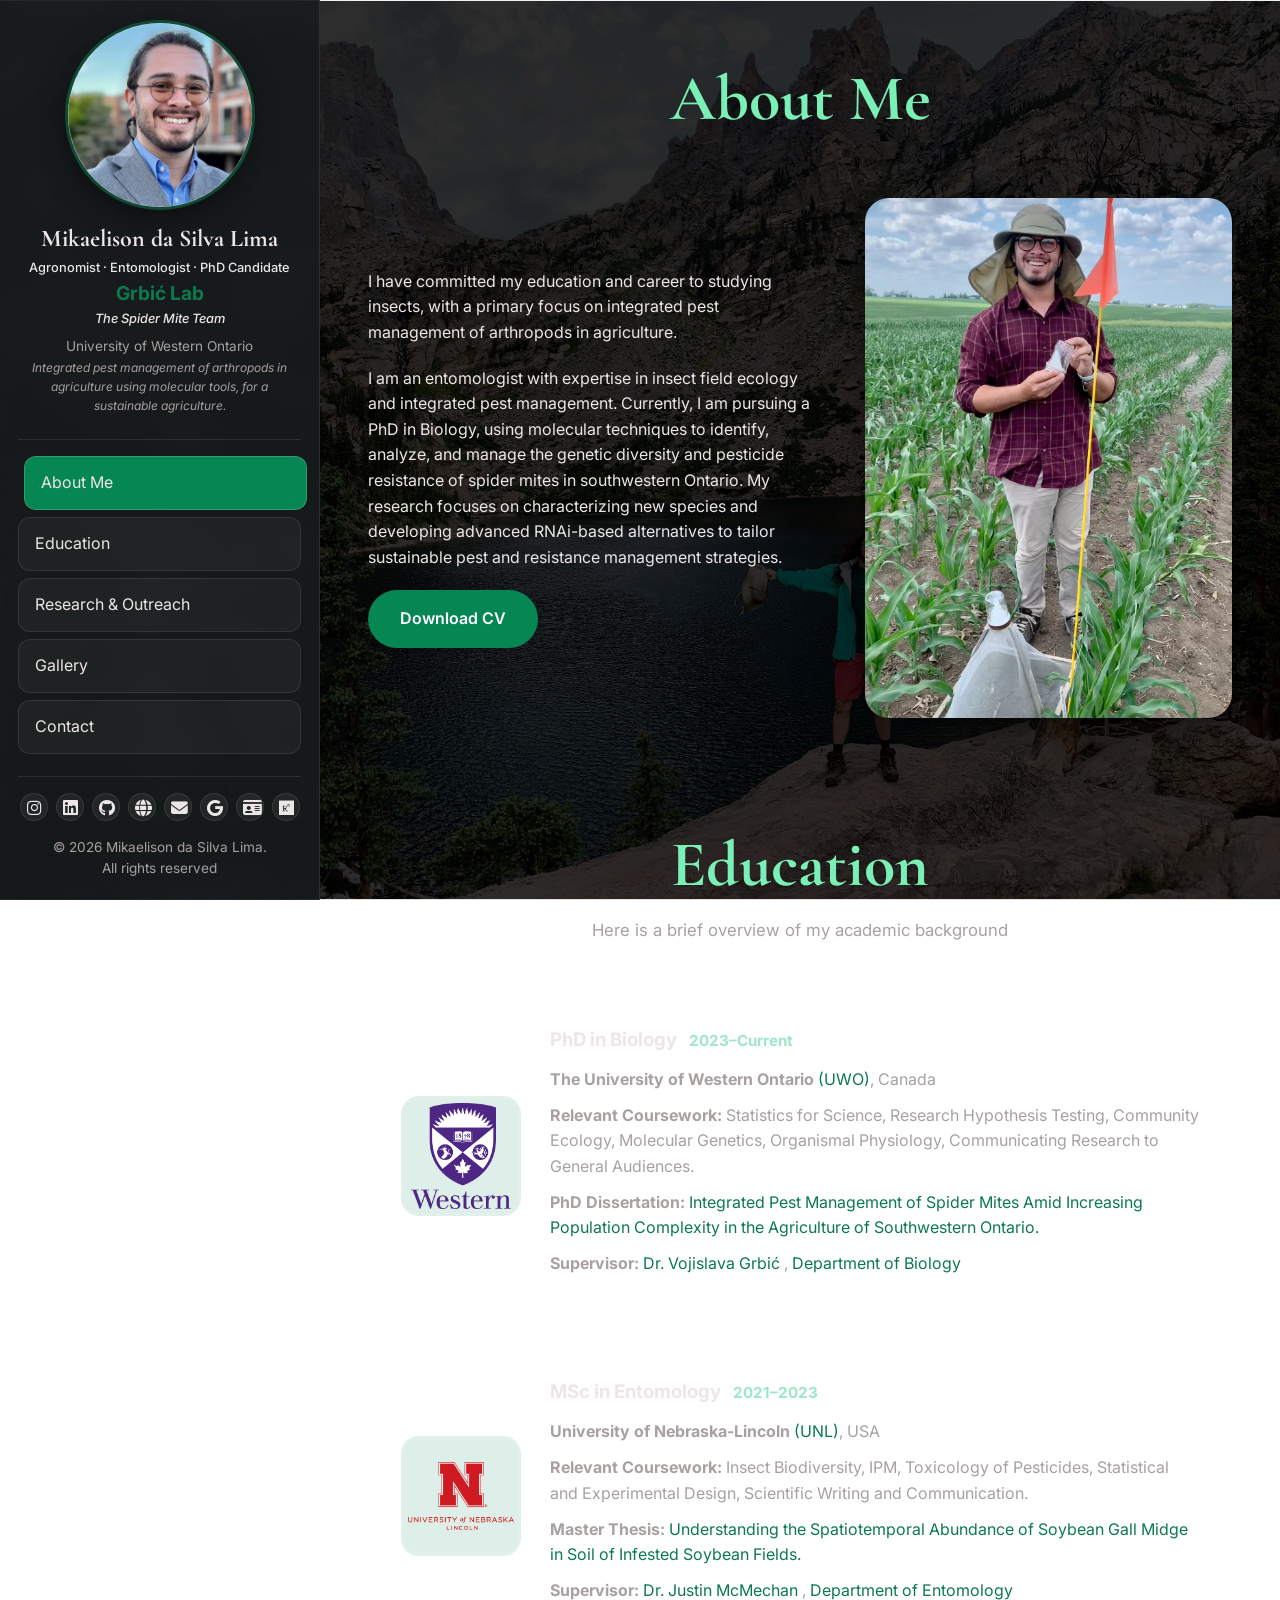
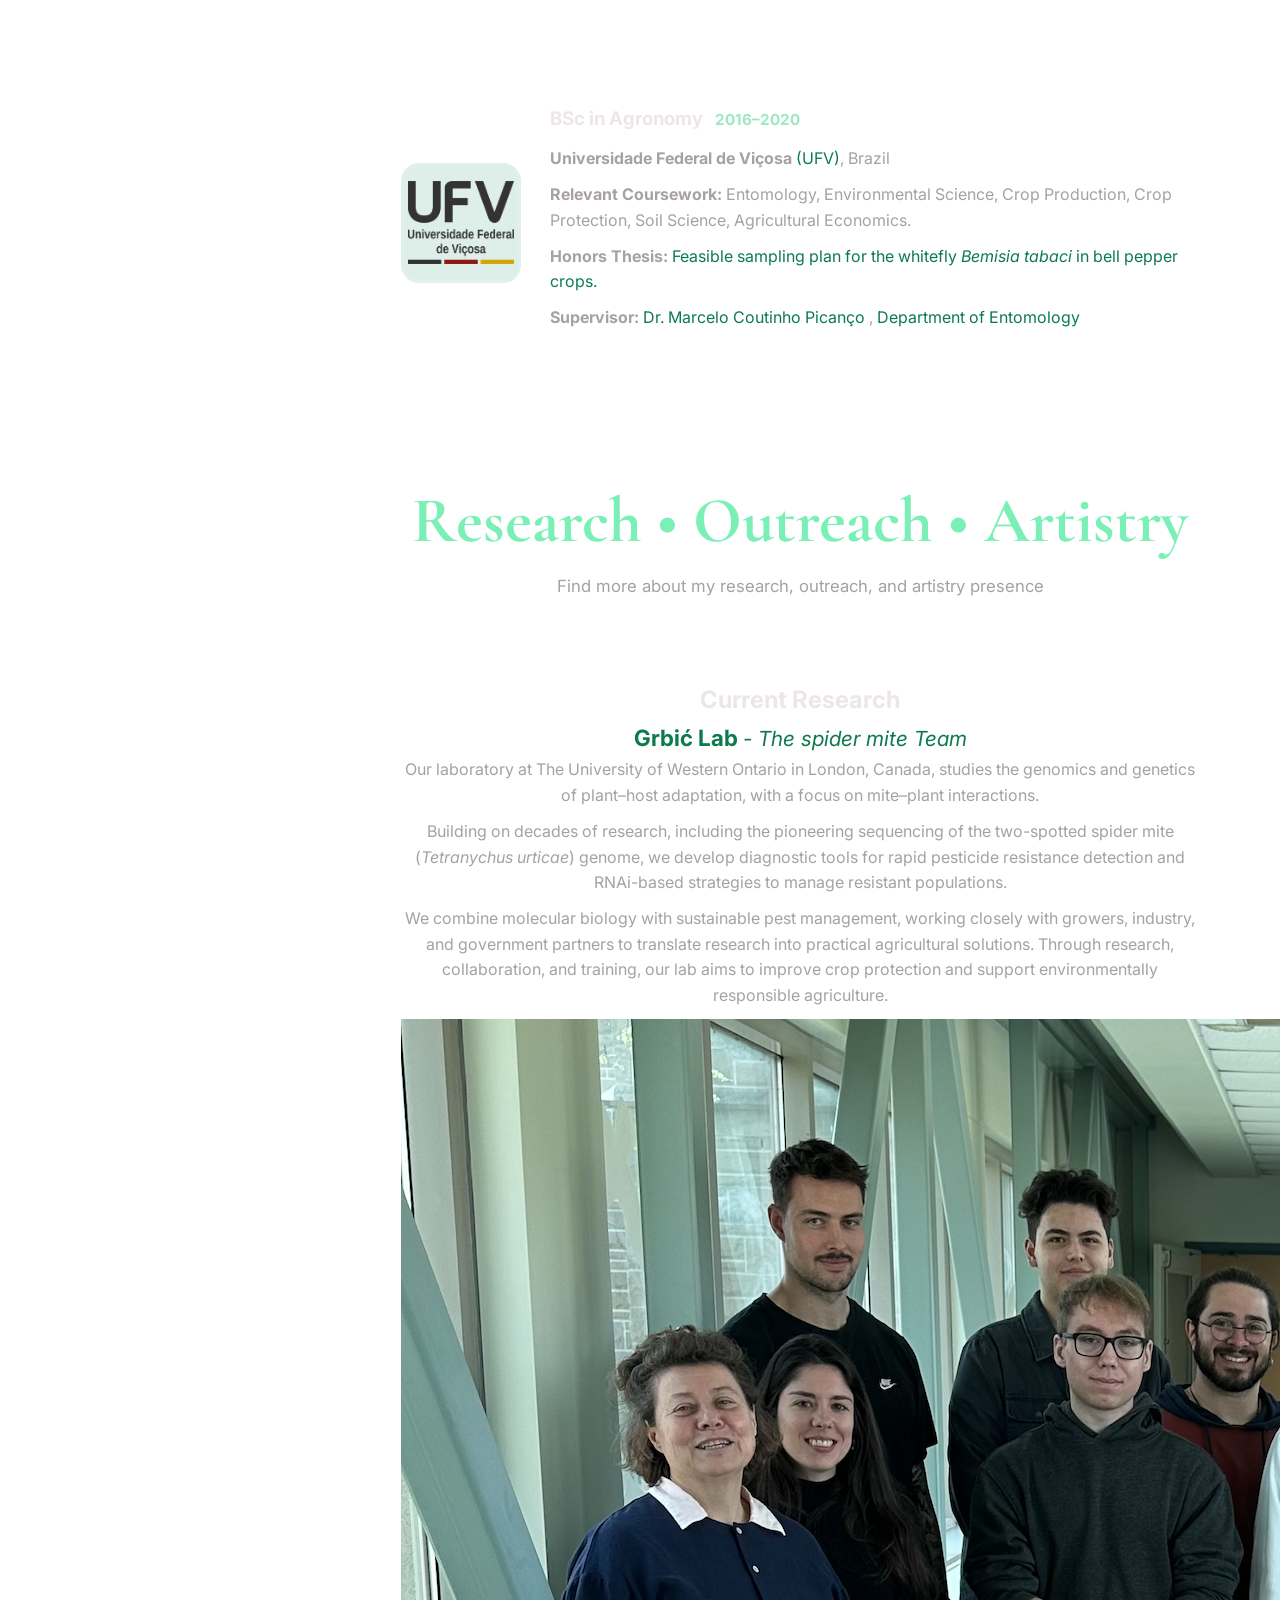
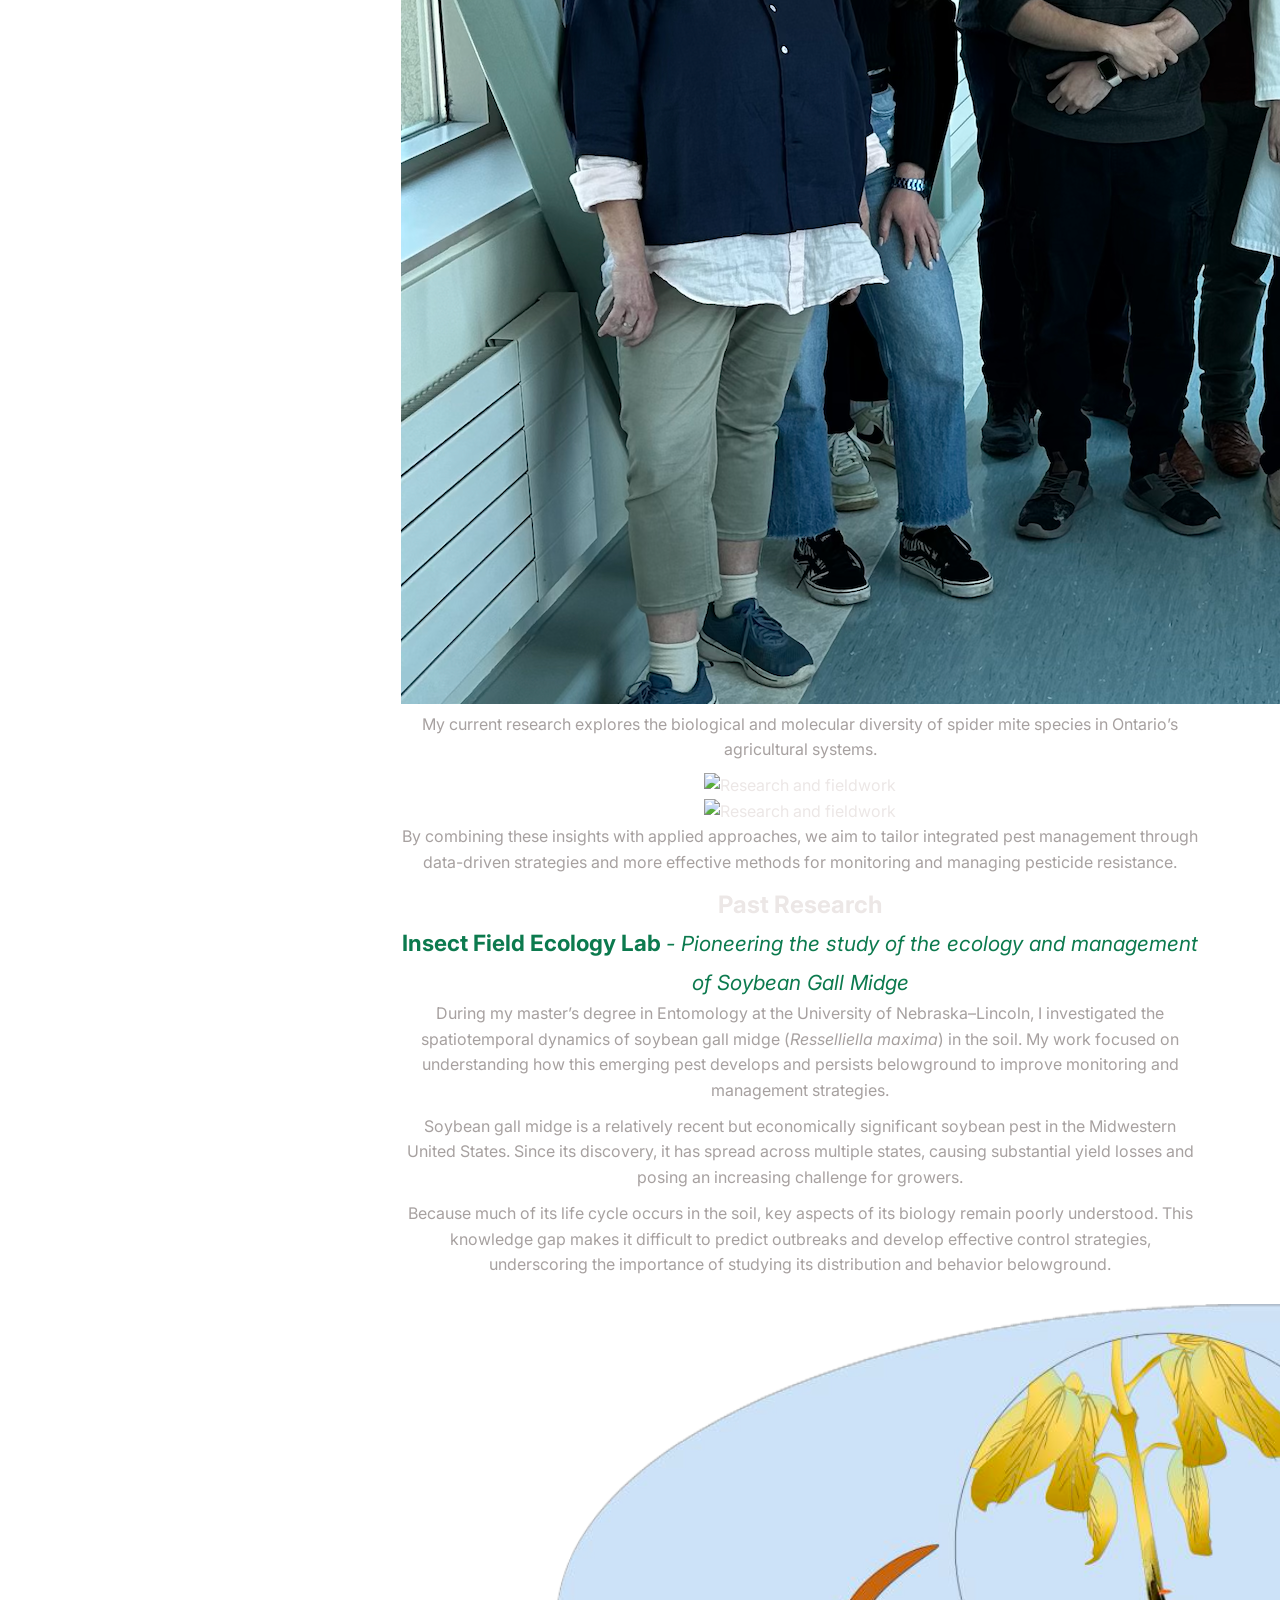
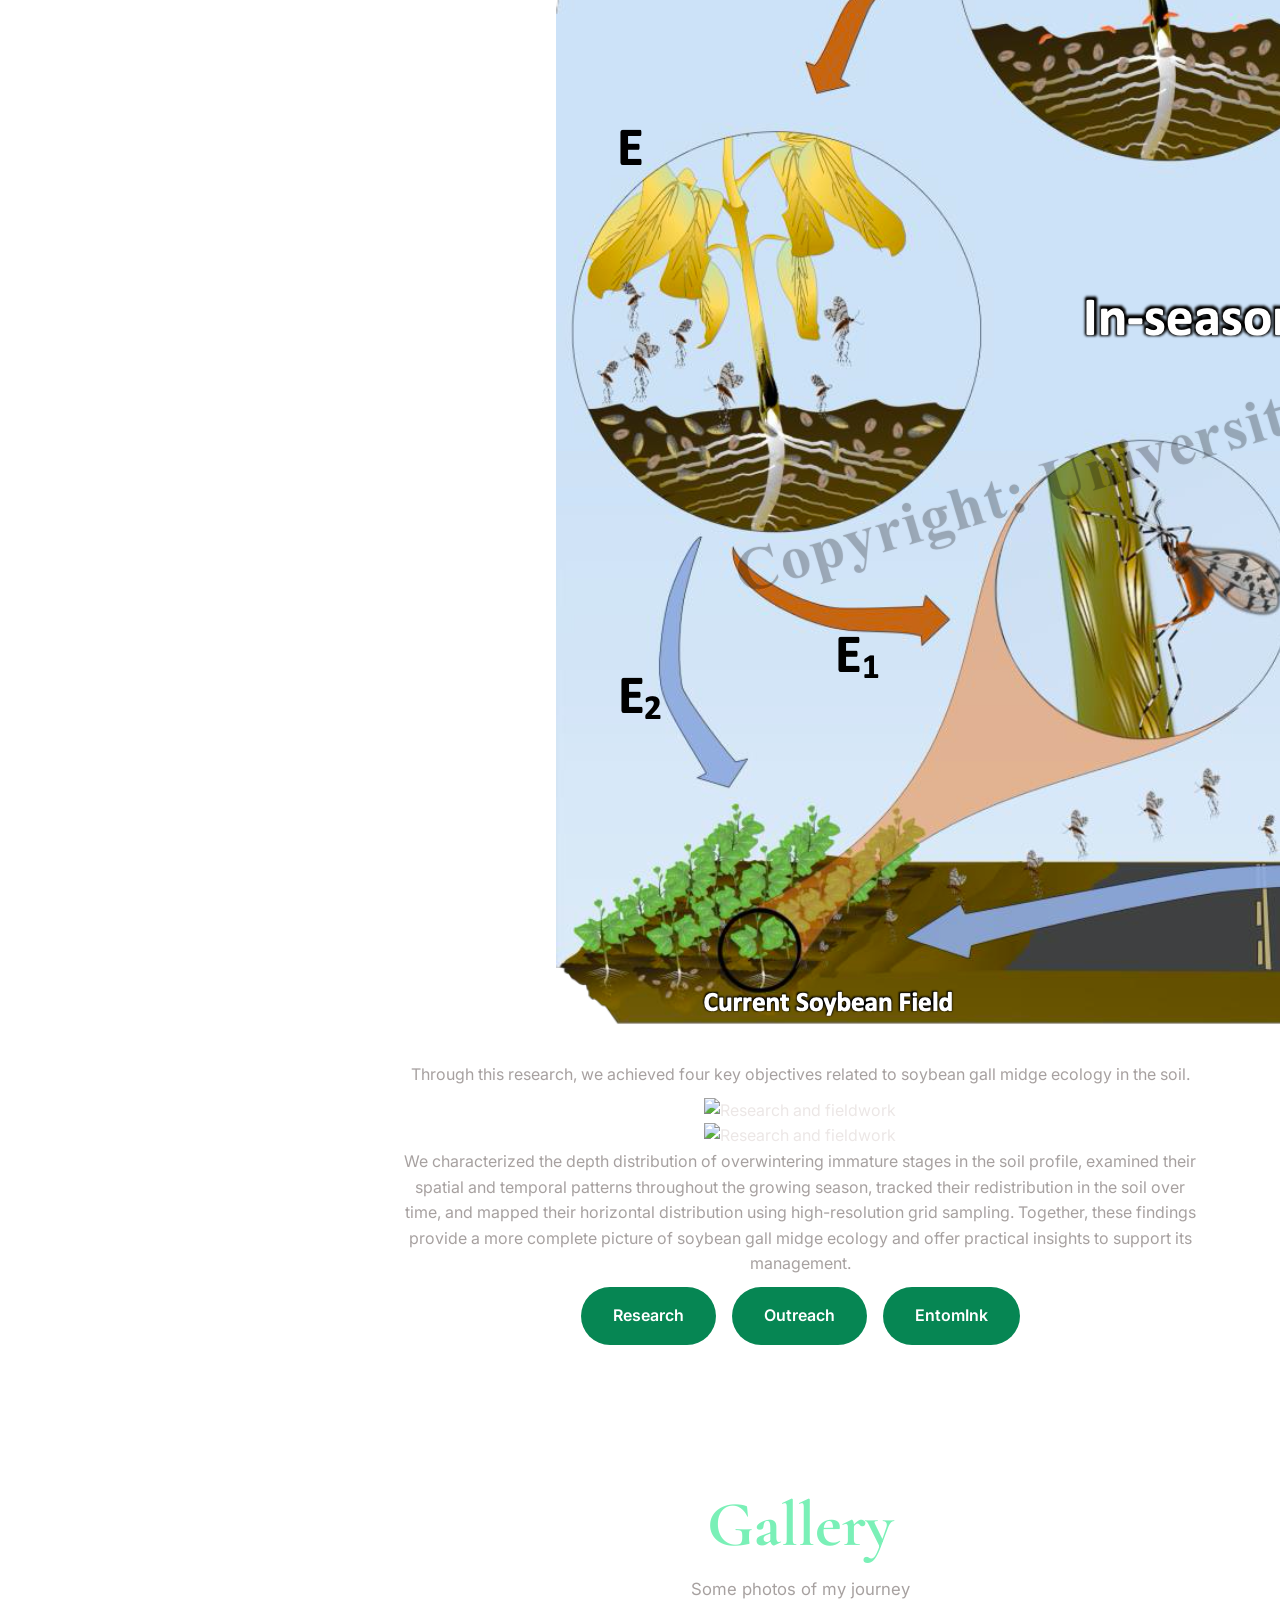
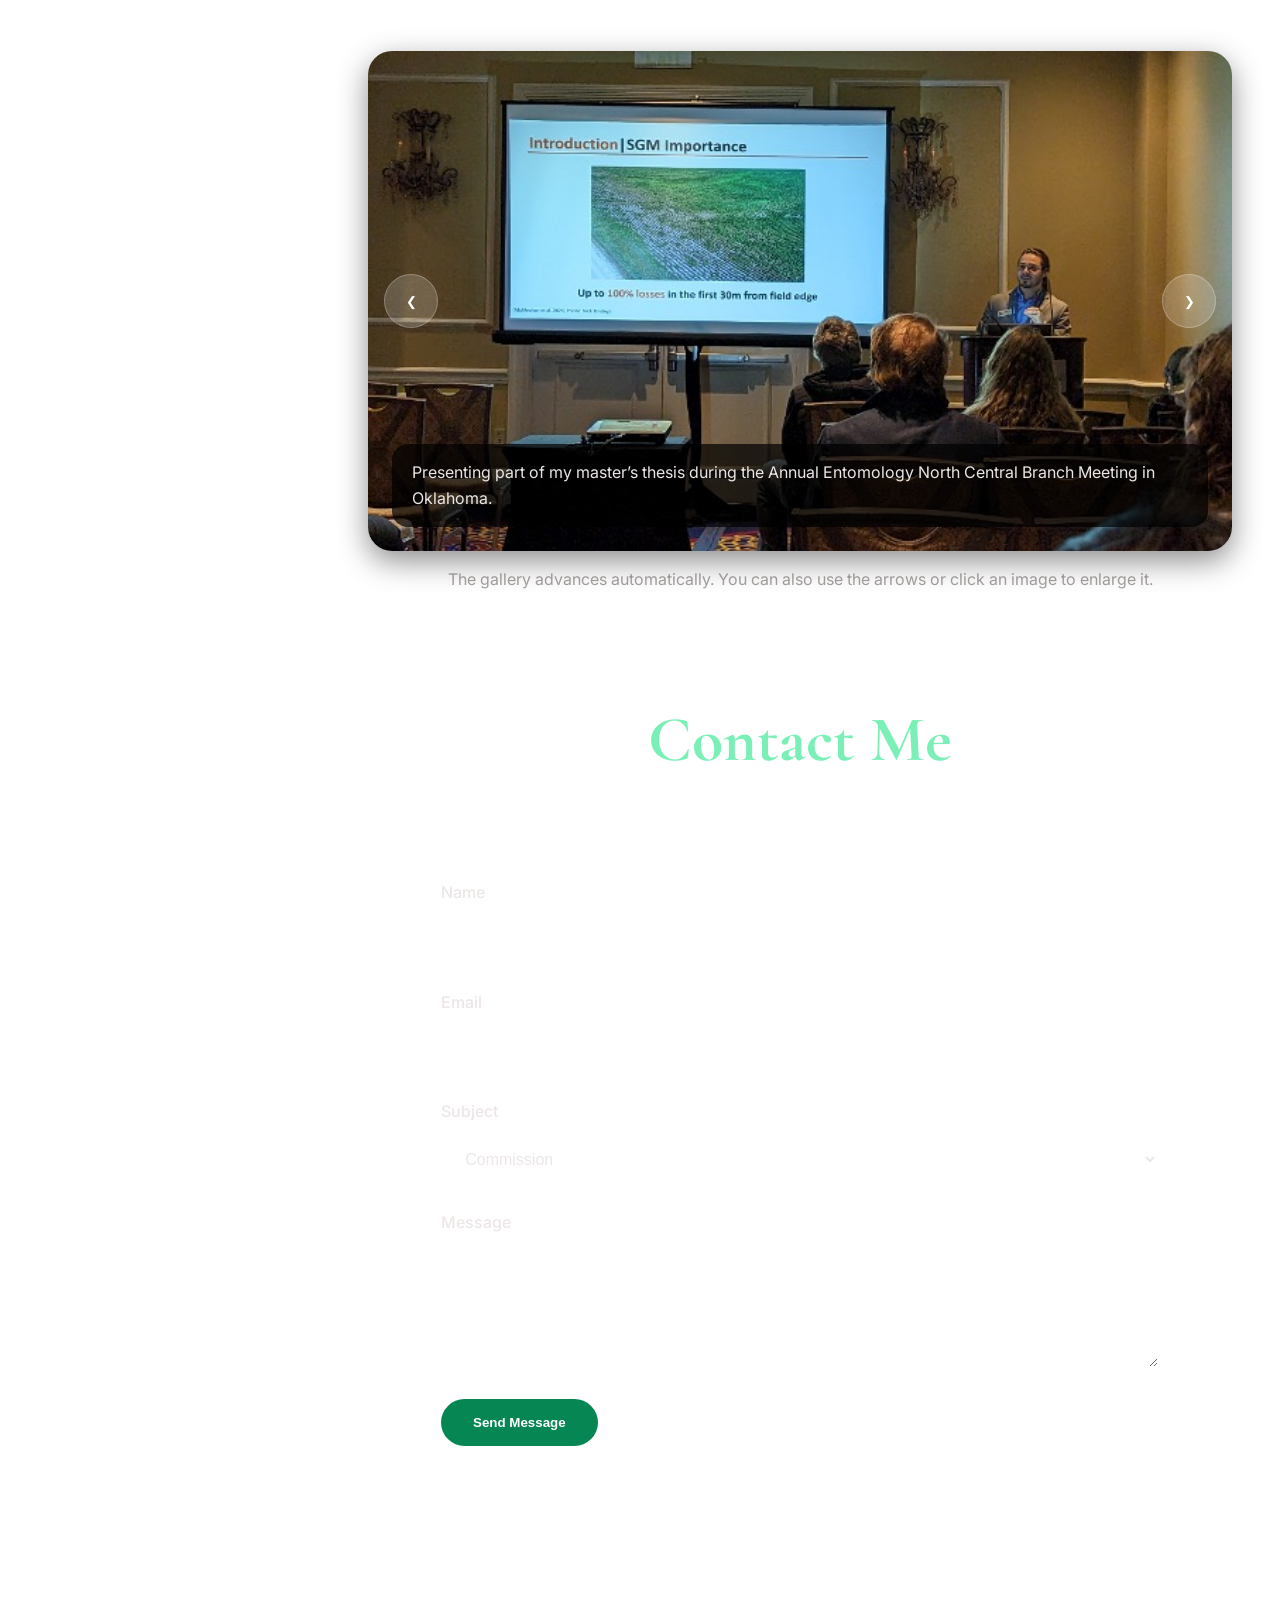
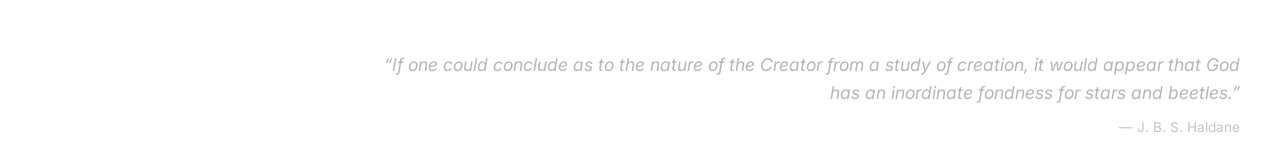
==== index.html @ c9e563de "Update index.html" ====
<!DOCTYPE html>
<html lang="en">

<head>
  <meta charset="UTF-8" />
  <meta name="viewport" content="width=device-width, initial-scale=1.0" />
  <title>Mikaelison da Silva Lima | Portfolio</title>

  <link rel="preconnect" href="https://fonts.googleapis.com">
  <link rel="preconnect" href="https://fonts.gstatic.com" crossorigin>
  <link
    href="https://fonts.googleapis.com/css2?family=Cormorant+Garamond:wght@400;500;600;700&family=Inter:wght@400;500;600;700&display=swap"
    rel="stylesheet">

  <link rel="stylesheet" href="https://cdnjs.cloudflare.com/ajax/libs/font-awesome/6.5.2/css/all.min.css"
    crossorigin="anonymous" referrerpolicy="no-referrer" />

  <link rel="stylesheet" href="style.css" />
  <link rel="icon" href="images/logo.png">
</head>

<body>
  <button class="hamburger" aria-label="Toggle navigation">☰</button>

  <div class="page-shell">
    <aside class="sidebar">
      <div class="sidebar-profile">
        <img class="profile-photo" src="images/headshot.jpg" alt="Profile photo" />
        <div class="sidebar-profile-text">
          <h1>Mikaelison da Silva Lima</h1>
          <h2>Agronomist · Entomologist · PhD Candidate
            <br><a href="https://grbiclab.github.io/spidermite/" target="_blank" rel="noopener noreferrer"
              style="font-size: 1.2rem; font-weight: 700;">
              Grbić Lab
            </a><br>
            <em>The Spider Mite Team</em>
          </h2>
          <p>University of Western Ontario</p>
          <p style="font-size: 0.75rem;"><i>Integrated pest management of arthropods in agriculture using molecular
              tools, for a sustainable
              agriculture.</i></p>
        </div>
      </div>

      <nav class="sidebar-nav" aria-label="Primary">
        <ul>
          <li><a class="nav-link active" href="#about">About Me</a></li>
          <li><a class="nav-link" href="#education">Education</a></li>
          <li><a class="nav-link" href="#research-outreach">Research & Outreach</a></li>
          <li><a class="nav-link" href="#gallery">Gallery</a></li>
          <li><a class="nav-link" href="#contact">Contact</a></li>
        </ul>
      </nav>

      <div class="sidebar-footer">
        <div class="social-links" aria-label="Social links">
          <a href="https://www.instagram.com/mikaelisonsilva/" target="_blank" rel="noopener noreferrer"
            aria-label="Instagram" title="Instagram"><i class="fa-brands fa-instagram"></i></a>
          <a href="https://ca.linkedin.com/in/mikaelison-lima-68b888143" target="_blank" rel="noopener noreferrer"
            aria-label="LinkedIn" title="LinkedIn"><i class="fa-brands fa-linkedin"></i></a>
          <a href="https://github.com/Entomika" target="_blank" rel="noopener noreferrer" aria-label="GitHub"
            title="GitHub"><i class="fa-brands fa-github"></i></a>
          <a href="https://entomika.me/" target="_blank" rel="noopener noreferrer" aria-label="Website"
            title="Website"><i class="fa-solid fa-globe"></i></a>
          <a href="mailto:mikaelison.silva@gmail.com" target="_blank" rel="noopener noreferrer" aria-label="Email"
            title="Email"><i class="fa-solid fa-envelope"></i></a>
          <a href="https://scholar.google.com/citations?user=NMTO-YUAAAAJ&hl=pt-BR" target="_blank"
            rel="noopener noreferrer" aria-label="Google Scholar" title="Google Scholar"><i
              class="fa-brands fa-google"></i></a>
          <a href="https://orcid.org/0000-0002-6304-3847" target="_blank" rel="noopener noreferrer" aria-label="ORCID"
            title="ORCID"><i class="fa-solid fa-id-card"></i></a>
          <a href="https://www.researchgate.net/profile/Mikaelison-Da-S-Lima" target="_blank" rel="noopener noreferrer"
            aria-label="ResearchGate" title="ResearchGate"><i class="fa-brands fa-researchgate"></i></a>
        </div>
        <p>© 2026 Mikaelison da Silva Lima.</p>
        <p class="copyright">All rights reserved</p>
      </div>

  </div>
  </aside>

  <main class="main-content">
    <section id="about" class="content-section">
      <div class="section-header">
        <h2>About Me</h2>
      </div>
      <div class="about-content">
        <div class="about-text">
          <p>I have committed my education and career to studying insects, with a primary focus on integrated pest
            management of arthropods in agriculture.</p>
          <p>I am an entomologist with expertise in insect field ecology and integrated pest management. Currently, I
            am pursuing a PhD in Biology, using molecular techniques to identify, analyze, and manage the genetic
            diversity and pesticide resistance of spider mites in southwestern Ontario. My research focuses on
            characterizing new species and developing advanced RNAi-based alternatives to tailor sustainable pest and
            resistance management strategies.</p>
          <a class="cv-button" href="files/CV_Mikaelison_da_Silva_Lima(September_2025).pdf" target="_blank"
            rel="noopener noreferrer">Download CV</a>
        </div>
        <div class="about-photo-wrap">
          <img class="about-photo" src="images/portfolio-16.png" alt="Research and fieldwork" />
        </div>
      </div>
    </section>

    <section id="education" class="content-section">
      <div class="section-header">
        <h2>Education</h2>
        <p>Here is a brief overview of my academic background</p>
      </div>
      <div class="timeline">

        <article class="timeline-item degree-item">
          <div class="degree-logo-wrap">
            <img class="degree-logo" src="images/UWO.png" alt="University of Western Ontario coat of arms" />
          </div>
          <div class="degree-content">
            <h3>PhD in Biology <span>2023–Current</span></h3>
            <p>
              <strong>The University of Western Ontario</strong>
              <a href="https://www.uwo.ca/biology/" target="_blank">(UWO)</a>, Canada
            </p>
            <p>
              <strong>Relevant Coursework:</strong> Statistics for Science, Research Hypothesis Testing,
              Community Ecology, Molecular Genetics, Organismal Physiology, Communicating Research to
              General Audiences.
            </p>
            <p>
              <strong>PhD Dissertation:</strong>
              <a href="https://ir.lib.uwo.ca/inspiringminds/819" target="_blank">
                Integrated Pest Management of Spider Mites Amid Increasing Population Complexity in the Agriculture of
                Southwestern Ontario.
              </a>
            </p>
            <p>
              <strong>Supervisor:</strong>
              <a href="https://www.researchgate.net/profile/Vojislava-Grbic" target="_blank">
                Dr. Vojislava Grbić
              </a>,
              <a href="https://www.uwo.ca/biology/" target="_blank">Department of Biology</a>
            </p>
          </div>
        </article>

        <article class="timeline-item degree-item">
          <div class="degree-logo-wrap">
            <img class="degree-logo" src="images/UNL.png" alt="University of Nebraska-Lincoln seal" />
          </div>
          <div class="degree-content">
            <h3>MSc in Entomology <span>2021–2023</span></h3>
            <p>
              <strong>University of Nebraska-Lincoln</strong>
              <a href="https://entomology.unl.edu/" target="_blank">(UNL)</a>, USA
            </p>
            <p>
              <strong>Relevant Coursework:</strong> Insect Biodiversity, IPM, Toxicology of Pesticides,
              Statistical and Experimental Design, Scientific Writing and Communication.
            </p>
            <p>
              <strong>Master Thesis:</strong>
              <a href="https://digitalcommons.unl.edu/embargotheses/273/" target="_blank">
                Understanding the Spatiotemporal Abundance of Soybean Gall Midge in Soil of Infested Soybean Fields.
              </a>
            </p>
            <p>
              <strong>Supervisor:</strong>
              <a href="https://digitalcommons.unl.edu/embargotheses/273/" target="_blank">
                Dr. Justin McMechan
              </a>,
              <a href="https://entomology.unl.edu/" target="_blank">Department of Entomology</a>
            </p>
          </div>
        </article>

        <article class="timeline-item degree-item">
          <div class="degree-logo-wrap">
            <img class="degree-logo" src="images/UFV.png" alt="Universidade Federal de Viçosa coat of arms" />
          </div>
          <div class="degree-content">
            <h3>BSc in Agronomy <span>2016–2020</span></h3>
            <p>
              <strong>Universidade Federal de Viçosa</strong>
              <a href="https://www.ufv.br" target="_blank">(UFV)</a>, Brazil
            </p>
            <p>
              <strong>Relevant Coursework:</strong> Entomology, Environmental Science, Crop Production,
              Crop Protection, Soil Science, Agricultural Economics.
            </p>
            <p>
              <strong>Honors Thesis:</strong>
              <a href="https://doi.org/10.1111/afe.12655" target="_blank">
                Feasible sampling plan for the whitefly <i>Bemisia tabaci</i> in bell pepper crops.
              </a>
            </p>
            <p>
              <strong>Supervisor:</strong>
              <a href="https://protecaodeplantas.ufv.br/professores/marcelo-coutinho-picanco/" target="_blank">
                Dr. Marcelo Coutinho Picanço
              </a>,
              <a href="https://www.pos.entomologia.ufv.br/" target="_blank">Department of Entomology</a>
            </p>
          </div>
        </article>

      </div>
    </section>

    <section id="research-outreach" class="content-section">
      <div class="section-header">
        <h2>Research • Outreach • Artistry</h2>
        <p>Find more about my research, outreach, and artistry presence</p>
      </div>

      <div class="timeline-item cta-box">
        <h2>Current Research<br>
          <a href="https://grbiclab.github.io/spidermite/" target="_blank" rel="noopener noreferrer"
            style="font-size: 1.4rem; font-weight: 700;">
            Grbić Lab <em style="font-size: 1.3rem; font-weight: 400;"> - The spider mite Team</em>
          </a>
        </h2>
        <div class="research-outreach-content">
          <p class="full">
            Our laboratory at The University of Western Ontario in London, Canada, studies the genomics
            and genetics of plant–host adaptation, with a focus on mite–plant interactions.
          </p>

          <div class="split">
            <div class="text-column">
              <p>
                Building on decades of research, including the pioneering sequencing of the two-spotted spider mite
                (<i>Tetranychus urticae</i>) genome, we develop diagnostic tools for rapid pesticide resistance
                detection and RNAi-based strategies to manage resistant populations.
              </p>

              <p>
                We combine molecular biology with sustainable pest management, working closely with growers, industry,
                and government partners to translate research into practical agricultural solutions. Through research,
                collaboration, and training, our lab aims to improve crop protection and support environmentally
                responsible agriculture.
              </p>
            </div>

            <div class="research-outreach-photo-wrap">
              <img class="research-outreach-photo" src="images/portfolio-11.png" alt="Research and fieldwork"
                data-caption="Grbić Lab - Member of the spider mite research team." />
            </div>
          </div>

          <p class="full">
            My current research explores the biological and molecular diversity of spider mite species in Ontario’s
            agricultural systems.
          </p>

          <div class="split">
            <div class="research-outreach-photo-wrap">
              <img class="research-outreach-photo" src="images/portfolio-20.png" alt="Research and fieldwork"
                data-caption="Poster - OFVC 2026." />
            </div>

            <div class="research-outreach-photo-wrap">
              <img class="research-outreach-photo" src="images/portfolio-21.png" alt="Research and fieldwork"
                data-caption="Poster - OFVC 2026." />
            </div>
          </div>

          <p class="full">
            By combining these insights with applied approaches, we aim to tailor integrated pest
            management through data-driven strategies and more effective methods for monitoring and managing pesticide
            resistance.
          </p>

          <h2>Past Research<br>
            <a href="https://entomology.unl.edu/" target="_blank" rel="noopener noreferrer"
              style="font-size: 1.4rem; font-weight: 700;">
              Insect Field Ecology Lab <em style="font-size: 1.3rem; font-weight: 400;"> - Pioneering the study of the
                ecology and management of Soybean Gall Midge</em>
            </a>
          </h2>
          <div class="research-outreach-content">
            <p class="full">
              During my master’s degree in Entomology at the University of Nebraska–Lincoln, I investigated the
              spatiotemporal dynamics of soybean gall midge (<i>Resselliella maxima</i>) in the soil. My work focused
              on understanding how this emerging pest develops and persists belowground to improve monitoring and
              management strategies.
            </p>

            <div class="split">
              <div class="text-column">
                <p>
                <p>
                  Soybean gall midge is a relatively recent but economically significant soybean pest in the Midwestern
                  United States. Since its discovery, it has spread across multiple states, causing substantial yield
                  losses and posing an increasing challenge for growers.
                </p>
                <p>
                  Because much of its life cycle occurs in the soil,
                  key aspects of its biology remain poorly understood. This knowledge gap makes it difficult to predict
                  outbreaks and develop effective control strategies, underscoring the importance of studying its
                  distribution
                  and behavior belowground.
                </p>
              </div>

              <div class="research-outreach-photo-wrap">
                <img class="research-outreach-photo" src="images/portfolio-17.png" alt="Research and fieldwork"
                  data-caption="SGM life cycle." />
              </div>
            </div>

            <p class="full">
              Through this research, we achieved four key objectives related to soybean gall midge ecology in the soil.
            </p>

            <div class="split">
              <div class="research-outreach-photo-wrap">
                <img class="research-outreach-photo" src="images/portfolio-19.png" alt="Research and fieldwork"
                  data-caption="Poster - ESO 2023." />
              </div>

              <div class="research-outreach-photo-wrap">
                <img class="research-outreach-photo" src="images/portfolio-18.png" alt="Research and fieldwork"
                  data-caption="Poster - ESO 2024." />
              </div>
            </div>

            <p class="full">
              We characterized the depth distribution of overwintering
              immature stages in the soil profile, examined their spatial and temporal patterns throughout the growing
              season, tracked their redistribution in the soil over time, and mapped their horizontal distribution using
              high-resolution grid sampling. Together, these findings provide a more complete picture of soybean gall
              midge ecology and
              offer practical insights to support its management.
            </p>

            <div class="extra-links">
              <a href="https://scholar.google.com/citations?user=NMTO-YUAAAAJ&hl=pt-BR&oi=ao" target="_blank"
                rel="noopener noreferrer" class="cv-button">Research</a>

              <a href="https://entomika.me/entomink/" target="_blank" rel="noopener noreferrer"
                class="cv-button">Outreach</a>

              <a href="https://entomika.me/entomink/" target="_blank" rel="noopener noreferrer"
                class="cv-button">EntomInk</a>
            </div>
          </div>
    </section>

    <section id="gallery" class="content-section">
      <div class="section-header">
        <h2>Gallery</h2>
        <p>Some photos of my journey</p>
      </div>
      <div class="carousel-container">
        <div class="carousel">
          <button class="carousel-btn prev" data-prev aria-label="Previous image">❮</button>
          <div class="slides">
            <figure class="slide active">
              <img src="images/portfolio-05.jpg" alt="Presenting part of my master’s thesis" data-caption="Presenting part of my master’s thesis during the Annual Entomology
                North Central Branch Meeting in Oklahoma." />
              <figcaption class="slide-caption">Presenting part of my master’s thesis during the Annual Entomology
                North Central Branch Meeting in Oklahoma.</figcaption>
            </figure>
            <figure class="slide">
              <img src="images/portfolio-01.jpg" alt="Presenting a poster" data-caption="Presenting a poster on the characterization of spider mite species and
                resistance status in Ontario at the Ontario Fruit and Vegetable Conference." />
              <figcaption class="slide-caption">Presenting a poster on the characterization of spider mite species and
                resistance status in Ontario at the Ontario Fruit and Vegetable Conference.</figcaption>
            </figure>
            <figure class="slide">
              <img src="images/portfolio-03.jpg" alt="My family and I enjoying what we love most: nature." data-caption="My family and I enjoying what we love most: nature. Left to right: my
                partner, Floki, and I kayaking on Eugenia Lake, Ontario." />
              <figcaption class="slide-caption">My family and I enjoying what we love most: nature. Left to right: my
                partner, Floki, and I kayaking on Eugenia Lake, Ontario.</figcaption>
            </figure>
            <figure class="slide">
              <img src="images/portfolio-02.jpg" alt="Inside a cloud of caddisflies" data-caption="Inside a cloud of caddisflies on a night of insect blacklighting at
                Indian Cave State Park, Nebraska, near the Missouri River, USA." />
              <figcaption class="slide-caption">Inside a cloud of caddisflies on a night of insect blacklighting at
                Indian Cave State Park, Nebraska, near the Missouri River, USA.</figcaption>
            </figure>
            <figure class="slide">
              <img src="images/portfolio-04.jpg" alt="Outreaching with the Bruner Entomology Club" data-caption="Outreaching with the Bruner Entomology Club during the 2022 Bug Fest
                at the University of Nebraska-Lincoln, USA." />
              <figcaption class="slide-caption">Outreaching with the Bruner Entomology Club during the 2022 Bug Fest
                at the University of Nebraska-Lincoln, USA.</figcaption>
            </figure>
            <figure class="slide">
              <img src="images/portfolio-06.jpg" alt="Enjoying a hike with great friends"
                data-caption="Enjoying a hike with great friends at Emerald Lake in Rocky Mountain
                National Park, Colorado. Left to right: Matheus Sacilotto, me, Alisson Silva, and Ana Paula Santana." />
              <figcaption class="slide-caption">Enjoying a hike with great friends at Emerald Lake in Rocky Mountain
                National Park, Colorado. Left to right: Matheus Sacilotto, me, Alisson Silva, and Ana Paula Santana.
              </figcaption>
            </figure>
            <figure class="slide">
              <img src="images/portfolio-07.jpg" alt="Collecting insects" data-caption="Collecting insects with great friends at Indian Cave State Park,
                Nebraska, near the Missouri River, USA. Left to right: Earl, Raveneet, Banet, and me." />
              <figcaption class="slide-caption">Collecting insects with great friends at Indian Cave State Park,
                Nebraska, near the Missouri River, USA. Left to right: Earl, Raveneet, Banet, and me.</figcaption>
            </figure>
            <figure class="slide">
              <img src="images/portfolio-08.jpg" alt="Two illustrations I made" data-caption="Two illustrations I made, featuring common fruit fly on
                the left and a tiger swallowtail on the right." />
              <figcaption class="slide-caption">Two illustrations I made, featuring common fruit fly on
                the left and a tiger swallowtail on the right.</figcaption>
            </figure>
            <figure class="slide">
              <img src="images/portfolio-09.jpg" alt="A beautiful weevil"
                data-caption="A beautiful weevil I drew for a friend. Indian ink on paper." />
              <figcaption class="slide-caption">A beautiful weevil I drew for a friend. Indian ink on paper.
              </figcaption>
            </figure>
            <figure class="slide">
              <img src="images/portfolio-10.jpg" alt="Praying mantis with open wings"
                data-caption="Praying mantis with open wings, drawn in a friend’s graduation scrapbook. Indian ink on paper." />
              <figcaption class="slide-caption">Praying mantis with open wings, drawn in a friend’s graduation
                scrapbook. Indian ink on paper.</figcaption>
            </figure>
            <figure class="slide">
              <img src="images/portfolio-13.png" alt="Hiking"
                data-caption="Hiking in the beautiful landscapes of Chapada Diamantina, Bahia, Brazil." />
              <figcaption class="slide-caption">Enjoying the cold waters and nice hiking in Chapada Diamantina, Bahia,
                Brazil, with great company.</figcaption>
            </figure>
            <figure class="slide">
              <img src="images/portfolio-14.jpg" alt="Recognition for an illustration"
                data-caption="Proud and happy to receive recognition for an illustration I made for a great friend." />
              <figcaption class="slide-caption">Proud and happy to receive recognition for an illustration I made for
                a great friend.</figcaption>
            </figure>
            <figure class="slide">
              <img src="images/portfolio-12.png" alt="Collecting spider mites"
                data-caption="Collecting spider mites in a soybean field. Happy as if I'd struck gold." />
              <figcaption class="slide-caption">Collecting spider mites in a soybean field. Happy as if I'd struck
                gold.</figcaption>
            </figure>
            <figure class="slide">
              <img src="images/portfolio-17.png" alt="SGM life cycle"
                data-caption="Life cycle of the soybean gall midge that I illustrated for my master's thesis." />
              <figcaption class="slide-caption">Life cycle of the soybean gall midge that I illustrated for my
                master's thesis.</figcaption>
            </figure>
            <figure class="slide">
              <img src="images/portfolio-11.png" alt="Grbić Lab team" data-caption="Members of the Grbić Lab." />
              <figcaption class="slide-caption">Members of the Grbić Lab.</figcaption>
            </figure>
          </div>
          <button class="carousel-btn next" data-next aria-label="Next image">❯</button>
        </div>
        <p class="gallery-hint">The gallery advances automatically. You can also use the arrows or click an image to
          enlarge it.</p>
      </div>
    </section>

    <section id="contact" class="content-section">
      <div class="section-header">
        <h2>Contact Me</h2>
      </div>

      <form class="contact-form" action="https://formspree.io/f/mrerbkza" method="POST" enctype="multipart/form-data">

        <input type="hidden" name="_subject" value="New Contact Form Submission">

        <div class="form-group">
          <label for="name">Name</label>
          <input type="text" id="name" name="name" required>
        </div>

        <div class="form-group">
          <label for="email">Email</label>
          <input type="email" id="email" name="email" required>
        </div>

        <div class="form-group">
          <label for="subject">Subject</label>
          <select id="subject" name="subject">
            <option>Commission</option>
            <option>Collaboration</option>
            <option>Question</option>
          </select>
        </div>

        <div class="form-group">
          <label for="message">Message</label>
          <textarea id="message" name="message" rows="5" required></textarea>
        </div>

        <button type="submit" class="submit-btn">Send Message</button>
      </form>
    </section>
  </main>
  </div>
  <footer class="quote-footer">
    <p class="quote">
      “If one could conclude as to the nature of the Creator from a study of creation,
      it would appear that God has an inordinate fondness for stars and beetles.”
    </p>
    <p class="author">— J. B. S. Haldane</p>
  </footer>
  <script src="script.js" defer></script>
</body>

</html>
---- style.css ----
:root {
  --mulberry: #068653;
  --teal: #1f5b4b;
  --teal-dark: #123c31;
  --bg-dark: #0f1112;
  --bg-card: rgba(24, 27, 29, 0.9);
  --text-light: #ece7e6;
  --text-muted: #a7a1a0;
  --border-light: rgba(255, 255, 255, 0.09);
  --shadow: 0 10px 30px rgba(0, 0, 0, 0.45);
  --sidebar-width: 320px;
  --link-color: #0c7a4e;
  --link-hover: #5cd199;
}

html,
body {
  overflow-x: hidden;
}

* {
  box-sizing: border-box;
  margin: 0;
  padding: 0;
}

html {
  scroll-behavior: smooth;
}

body {
  font-family: 'Inter', sans-serif;
  color: var(--text-light);
  line-height: 1.6;
  background:
    linear-gradient(rgba(8, 12, 12, 0), rgba(8, 12, 12, 0)),
    url('images/page-bg.jpg') center/cover fixed no-repeat;
}

.page-shell {
  display: flex;
}

.sidebar {
  position: fixed;
  left: 0;
  top: 0;
  height: 100vh;
  width: var(--sidebar-width);
  background: var(--bg-card);
  border-right: 1px solid var(--border-light);
  padding: 1.25rem 1.1rem;
  z-index: 1000;
  display: flex;
  flex-direction: column;
  justify-content: flex-start;
  overflow-y: auto;
  overflow-x: hidden;
  scrollbar-width: thin;
  backdrop-filter: blur(14px);
}

.sidebar-profile {
  display: flex;
  flex-direction: column;
  align-items: center;
  text-align: center;
  gap: 1rem;
  padding-bottom: 1.5rem;
  border-bottom: 1px solid var(--border-light);
}

.profile-photo {
  width: min(190px, 100%);
  height: min(190px, 100vw - 120px);
  border-radius: 50%;
  object-fit: cover;
  border: 3px solid rgba(6, 134, 83, 0.451);
  box-shadow: var(--shadow);
}

.sidebar-profile-text h1 {
  font-family: 'Cormorant Garamond', serif;
  font-size: 1.5rem;
  line-height: 1.1;
  margin-bottom: 0.35rem;
}

.sidebar-profile-text h2 {
  font-size: 0.8rem;
  font-weight: 500;
  color: var(--text-light);
  margin-bottom: 0.4rem;
}

.sidebar-profile-text p {
  color: var(--text-muted);
  font-size: 0.85rem;
}

.sidebar-nav {
  padding: 1rem 0 0.75rem;
}

.sidebar ul {
  list-style: none;
}

.nav-link {
  display: block;
  padding: 0.82rem 1rem;
  margin-bottom: 0.45rem;
  text-decoration: none;
  color: var(--text-light);
  background: rgba(255, 255, 255, 0.04);
  border: 1px solid var(--border-light);
  border-radius: 12px;
  transition: all 0.25s ease;
}

.nav-link:hover,
.nav-link.active {
  background: var(--mulberry);
  border-color: rgba(255, 255, 255, 0.18);
  transform: translateX(6px);
}

.sidebar-footer {
  margin-top: auto;
  padding-top: 1rem;
  border-top: 1px solid var(--border-light);
  text-align: center;
}

.social-links {
  display: flex;
  flex-wrap: wrap;
  justify-content: center;
  gap: 0.5rem;
  margin-bottom: 1rem;
}

.social-links a {
  display: inline-flex;
  align-items: center;
  justify-content: center;
  width: 28px;
  height: 28px;
  border-radius: 50%;
  color: #ece7e6;
  text-decoration: none;
  background: rgba(255, 255, 255, 0.06);
  border: 1px solid rgba(255, 255, 255, 0.09);
  transition: transform 0.25s ease, background 0.25s ease, color 0.25s ease;
}

.social-links i,
.social-links svg {
  font-size: 0.75rem;
  width: 14px;
  height: 14px;
  line-height: 1;
}

.social-links a:hover {
  background: var(--mulberry);
  color: white;
  transform: translateY(-2px);
}

.copyright,
.sidebar-footer p {
  color: var(--text-muted);
  font-size: 0.85rem;
}

.hamburger {
  display: none;
  position: fixed;
  top: 1rem;
  right: 1rem;
  z-index: 1100;
  background: var(--mulberry);
  color: white;
  border: 0;
  border-radius: 12px;
  width: 48px;
  height: 48px;
  font-size: 1.4rem;
}

.main-content {
  margin-left: var(--sidebar-width);
  padding: clamp(1.5rem, 4vw, 3rem);
  width: auto;
  max-width: calc(100% - var(--sidebar-width));
  box-sizing: border-box;
}

.content-section {
  max-width: 1200px;
  margin: 0 auto 6rem;
}

.section-header {
  text-align: center;
  margin-bottom: 3rem;
}

.section-header h2 {
  font-family: 'Cormorant Garamond', serif;
  font-size: clamp(2.5rem, 6vw, 4rem);
  color: #7af0b7;
}

.section-header p {
  color: var(--text-muted);
  font-size: 1.05rem;
}

.about-content {
  display: grid;
  grid-template-columns: 1.1fr 0.9fr;
  gap: 3rem;
  align-items: center;
}

.about-photo-wrap {
  display: flex;
  justify-content: center;
}

.about-photo {
  width: 100%;
  max-width: 460px;
  height: 520px;
  object-fit: cover;
  border-radius: 24px;
  box-shadow: var(--shadow);
}

.about-text p {
  margin-bottom: 1.25rem;
}

.cv-button,
.submit-btn {
  display: inline-flex;
  align-items: center;
  justify-content: center;
  background: var(--mulberry);
  color: white;
  padding: 1rem 2rem;
  border-radius: 999px;
  text-decoration: none;
  border: none;
  cursor: pointer;
  font-weight: 600;
  transition: all 0.25s ease;
}

.cv-button:hover,
.submit-btn:hover {
  background: var(--teal);
  transform: translateY(-2px);
  box-shadow: var(--shadow);
}

.timeline {
  display: flex;
  flex-direction: column;
  gap: 1.5rem;
}

.timeline-item {
  background: rgba(255, 255, 255, 0.05);
  border: 1px solid var(--border-light);
  border-radius: 20px;
  padding: 2rem;
  backdrop-filter: blur(16px);
}

.degree-item {
  display: grid;
  grid-template-columns: 120px 1fr;
  gap: 1.8rem;
  align-items: center;
}

.degree-logo-wrap {
  width: 120px;
  height: 120px;
  border-radius: 18px;
  background: rgba(196, 224, 213, 0.548);
  border: 3px solid var(--border-light);
  padding: 0.7rem;
  display: flex;
  align-items: center;
  justify-content: center;
}

.degree-logo {
  width: 115%;
  height: 115%;
  object-fit: contain;
}

.degree-content h3 {
  display: flex;
  flex-wrap: wrap;
  gap: 0.75rem;
  align-items: baseline;
  margin-bottom: 0.75rem;
  color: var(--text-light);
}

.degree-content h3 span {
  font-size: 0.95rem;
  color: #9de7c6;
}

.timeline-item p {
  margin-bottom: 0.65rem;
  color: var(--text-muted);
}

.carousel-container {
  max-width: 1000px;
  margin: 0 auto;
}

.carousel {
  position: relative;
  height: 500px;
  border-radius: 24px;
  overflow: hidden;
  box-shadow: var(--shadow);
}

.slides,
.slide {
  width: 100%;
  height: 100%;
}

.slide {
  position: absolute;
  inset: 0;
  opacity: 0;
  transition: opacity 0.5s ease;
}

.slide.active {
  opacity: 1;
}

.slide img {
  width: 100%;
  height: 100%;
  object-fit: cover;
  cursor: zoom-in;
}

.slide-caption {
  position: absolute;
  bottom: 1.5rem;
  left: 1.5rem;
  right: 1.5rem;
  background: rgba(0, 0, 0, 0.7);
  padding: 1rem 1.25rem;
  border-radius: 16px;
}

.gallery-hint {
  margin-top: 1rem;
  text-align: center;
  color: var(--text-muted);
}

.carousel-btn {
  position: absolute;
  top: 50%;
  transform: translateY(-50%);
  width: 54px;
  height: 54px;
  border-radius: 50%;
  background: rgba(255, 255, 255, 0.18);
  border: 1px solid rgba(255, 255, 255, 0.25);
  color: white;
  cursor: pointer;
  z-index: 10;
}

.carousel-btn:hover {
  background: var(--teal);
}

.prev {
  left: 1rem;
}

.next {
  right: 1rem;
}

.contact-form {
  max-width: 800px;
  margin: 0 auto;
  background: rgba(255, 255, 255, 0.05);
  border: 1px solid var(--border-light);
  border-radius: 24px;
  padding: 2.5rem;
  backdrop-filter: blur(16px);
}

.form-group {
  margin-bottom: 1.5rem;
}

label {
  display: block;
  margin-bottom: 0.5rem;
  font-weight: 500;
}

input,
select,
textarea {
  width: 100%;
  padding: 1rem 1.2rem;
  background: rgba(255, 255, 255, 0.06);
  border: 1px solid var(--border-light);
  border-radius: 12px;
  color: var(--text-light);
  font-size: 1rem;
}

select option {
  color: #111;
}

input:focus,
select:focus,
textarea:focus {
  outline: none;
  border-color: var(--teal);
  box-shadow: 0 0 0 3px rgba(31, 91, 75, 0.25);
}

.lightbox {
  position: fixed;
  inset: 0;
  background: rgba(0, 0, 0, 0.88);
  display: flex;
  align-items: center;
  justify-content: center;
  padding: 2rem;
  z-index: 2000;
  opacity: 0;
  pointer-events: none;
  transition: opacity 0.3s ease;
}

.lightbox.open {
  opacity: 1;
  pointer-events: auto;
}

.lightbox img {
  max-width: min(92vw, 1400px);
  max-height: 88vh;
  width: auto;
  height: auto;
  object-fit: contain;
  border-radius: 16px;
  box-shadow: var(--shadow);
  cursor: zoom-out;
}

@media (max-width: 992px) {
  .sidebar {
    width: 300px;
  }

  .main-content {
    margin-left: 0;
    max-width: 100%;
    width: 100%;
    padding: 2.5rem 1.5rem 3rem;
  }

  .about-content {
    gap: 2rem;
  }
}

@media (max-width: 768px) {
  .page-shell {
    display: block;
  }

  .hamburger {
    display: block;
  }

  .sidebar {
    transform: translateX(-100%);
    transition: transform 0.3s ease;
    width: 290px;
    height: 100dvh;
  }

  .sidebar.open {
    transform: translateX(0);
  }

  .main-content {
    margin-left: 0;
    padding: 5.5rem 1.1rem 2.5rem;
  }

  .about-content {
    grid-template-columns: 1fr;
  }

  .carousel {
    height: 320px;
  }

  .profile-photo {
    width: 140px;
    height: 140px;
  }

  .degree-item {
    grid-template-columns: 1fr;
  }

  .degree-logo-wrap {
    width: 72px;
    height: 72px;
  }
}

.social-links i {
  font-size: 1.05rem;
  line-height: 1;
}

@supports not (backdrop-filter: blur(14px)) {

  .sidebar,
  .timeline-item,
  .contact-form {
    background: rgba(24, 27, 29, 0.96);
  }
}

.quote-footer {
  max-width: 900px;
  margin: 20px 20px 3px auto;
  padding: 0 20px;
  text-align: right;
  color: #b8b5b5;
}

.quote {
  font-style: italic;
  font-size: 1.1rem;
  line-height: 1.6;
  margin-bottom: 10px;
}

.author {
  font-size: 0.85rem;
  opacity: 0.8;
}

a:not(.nav-link):not(.cv-button):not(.submit-btn):not(.social-links a) {
  color: var(--link-color);
  text-decoration: none;
  transition: color 0.2s ease;
}

a:not(.nav-link):not(.cv-button):not(.submit-btn):not(.social-links a):hover {
  color: var(--link-hover);
  text-decoration: underline;
  text-underline-offset: 3px;
}

.extra-links {
  display: flex;
  justify-content: center;
  gap: 1rem;
  flex-wrap: wrap;
}

.cta-box {
  text-align: center;
}

.extra-links {
  display: flex;
  justify-content: center;
  gap: 1rem;
  flex-wrap: wrap;
}
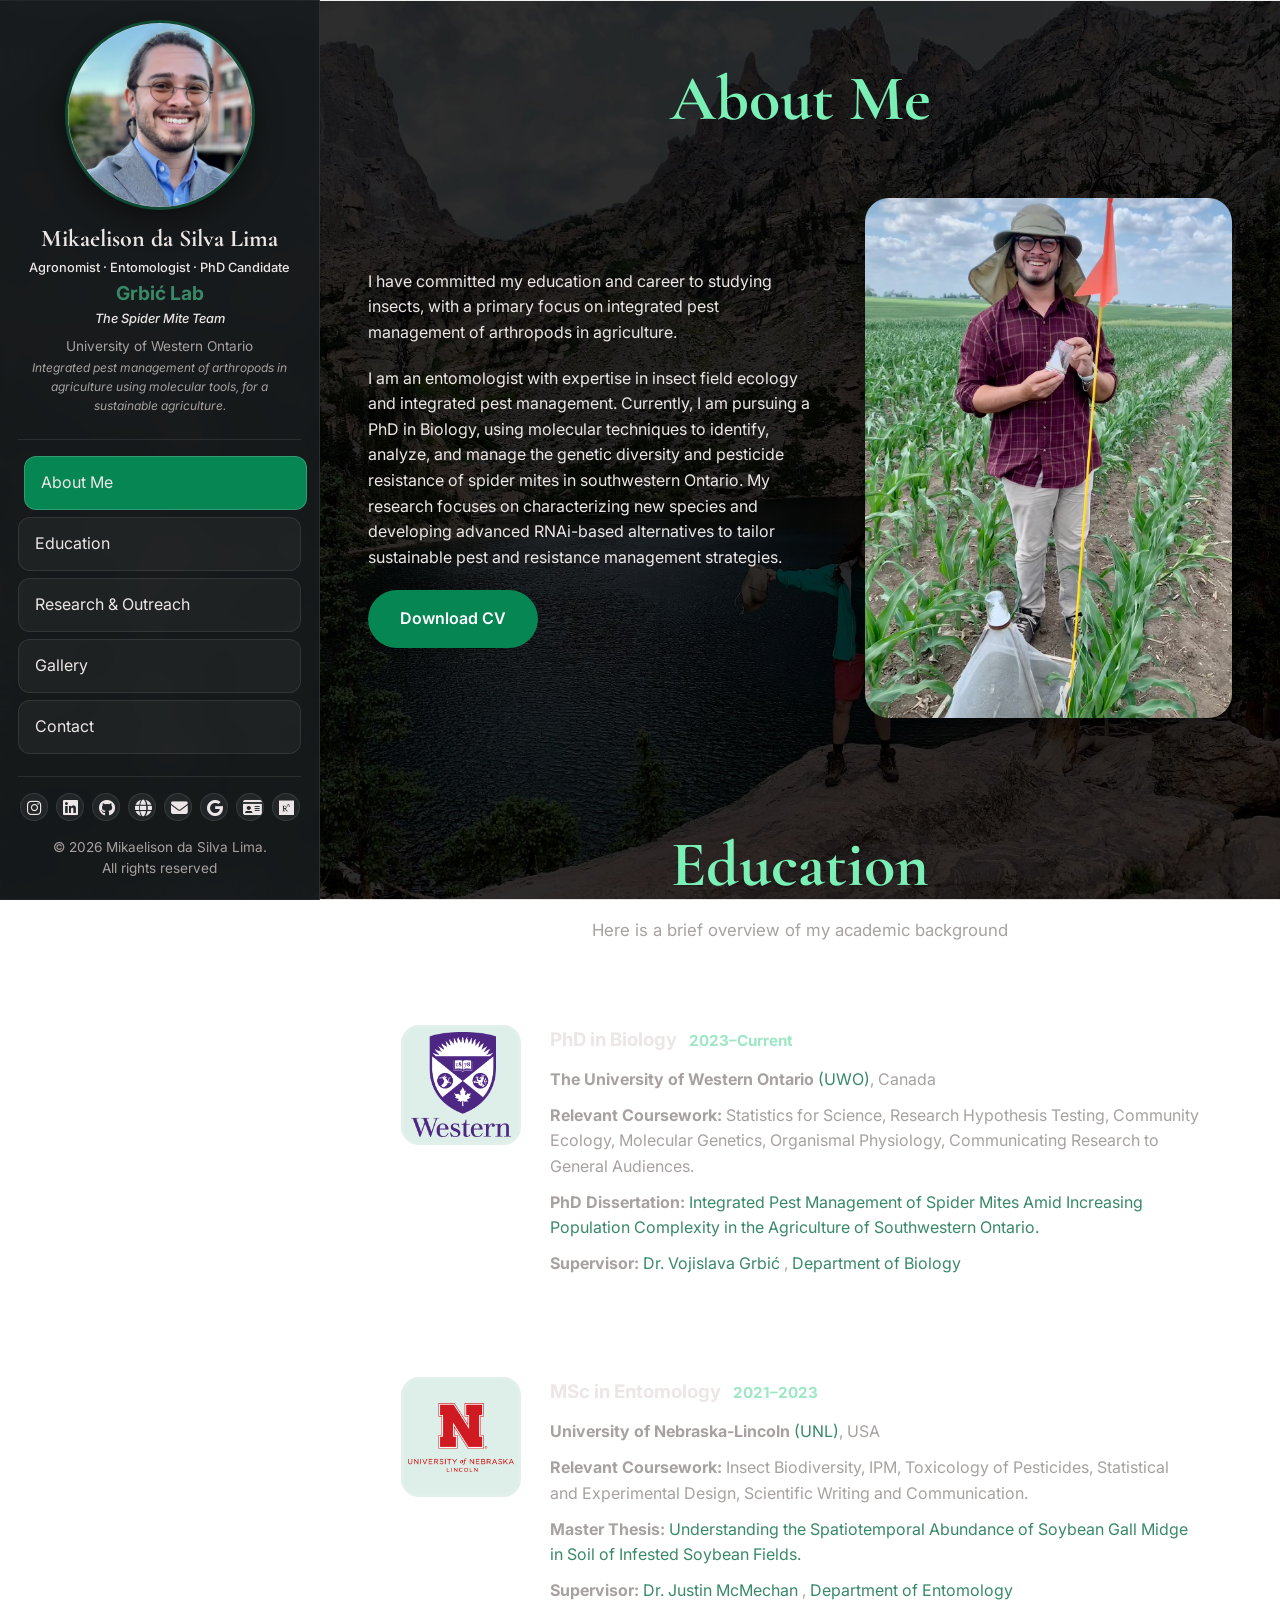
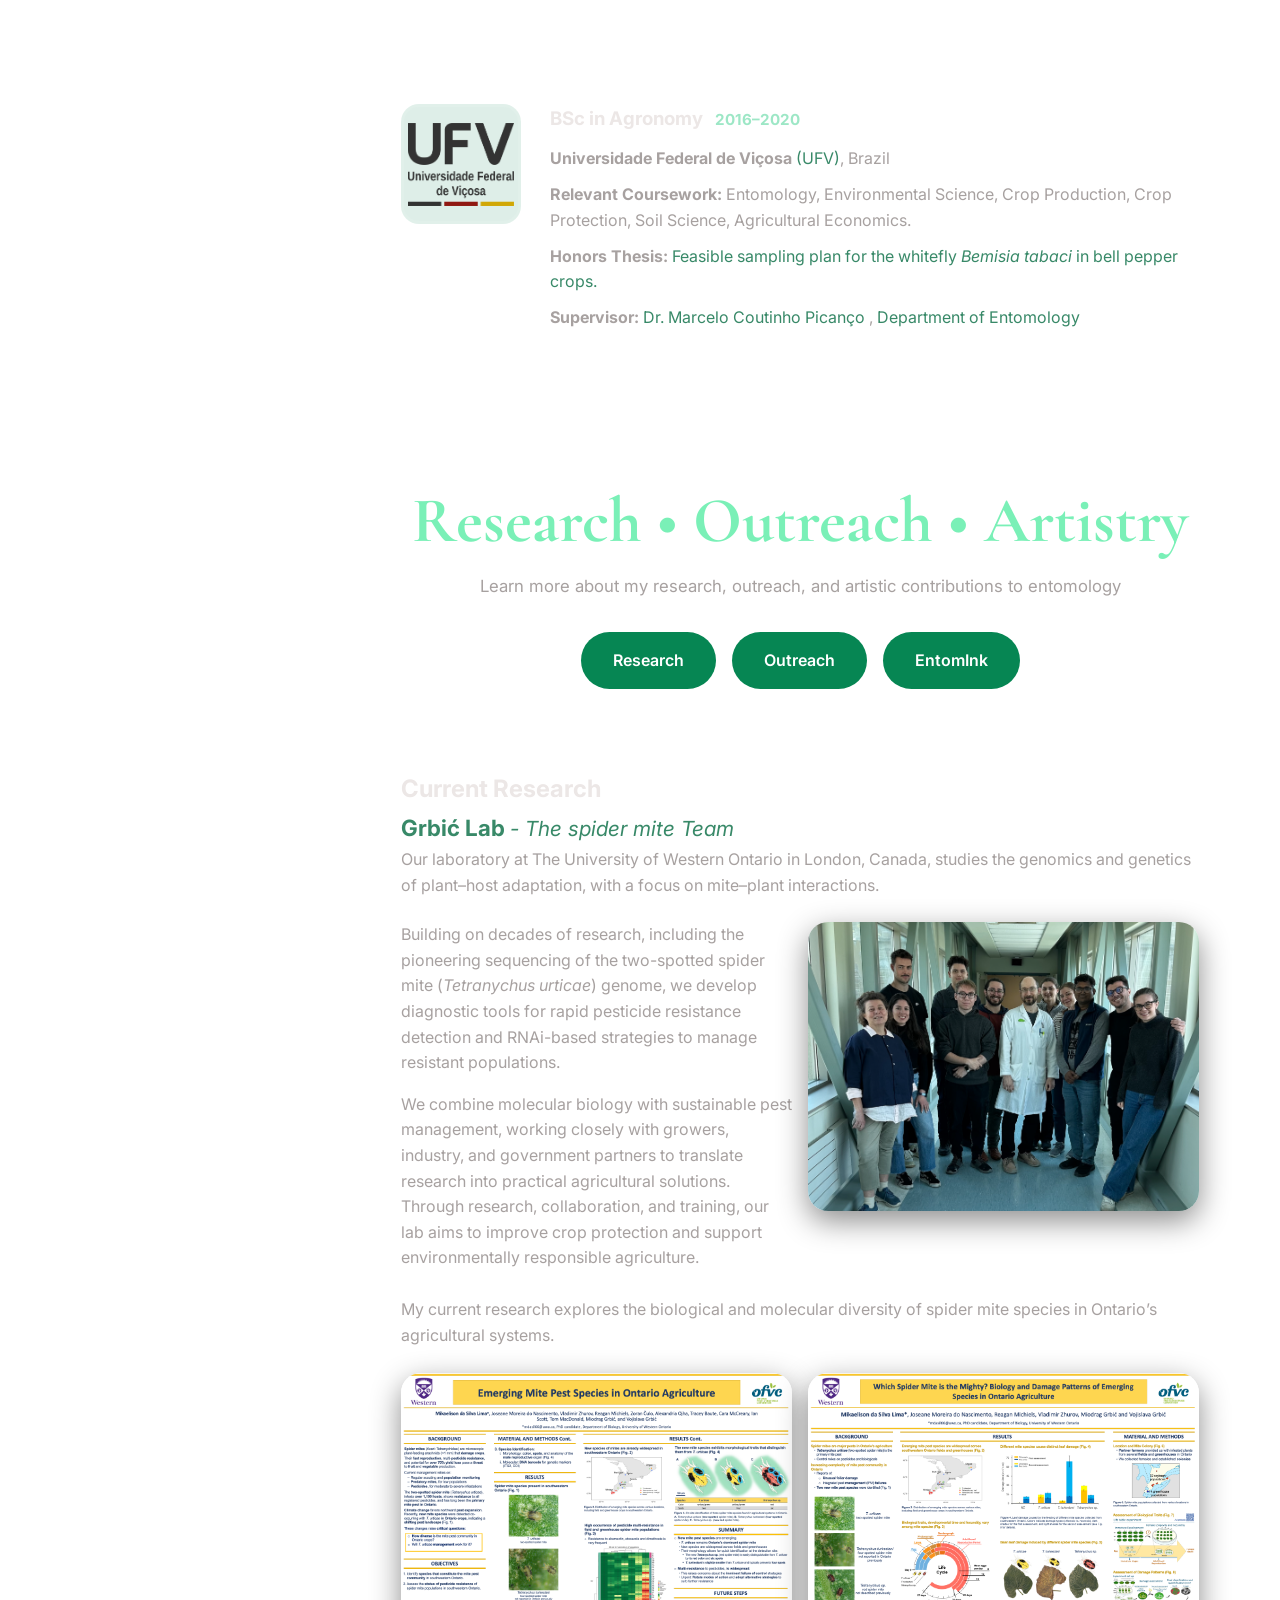
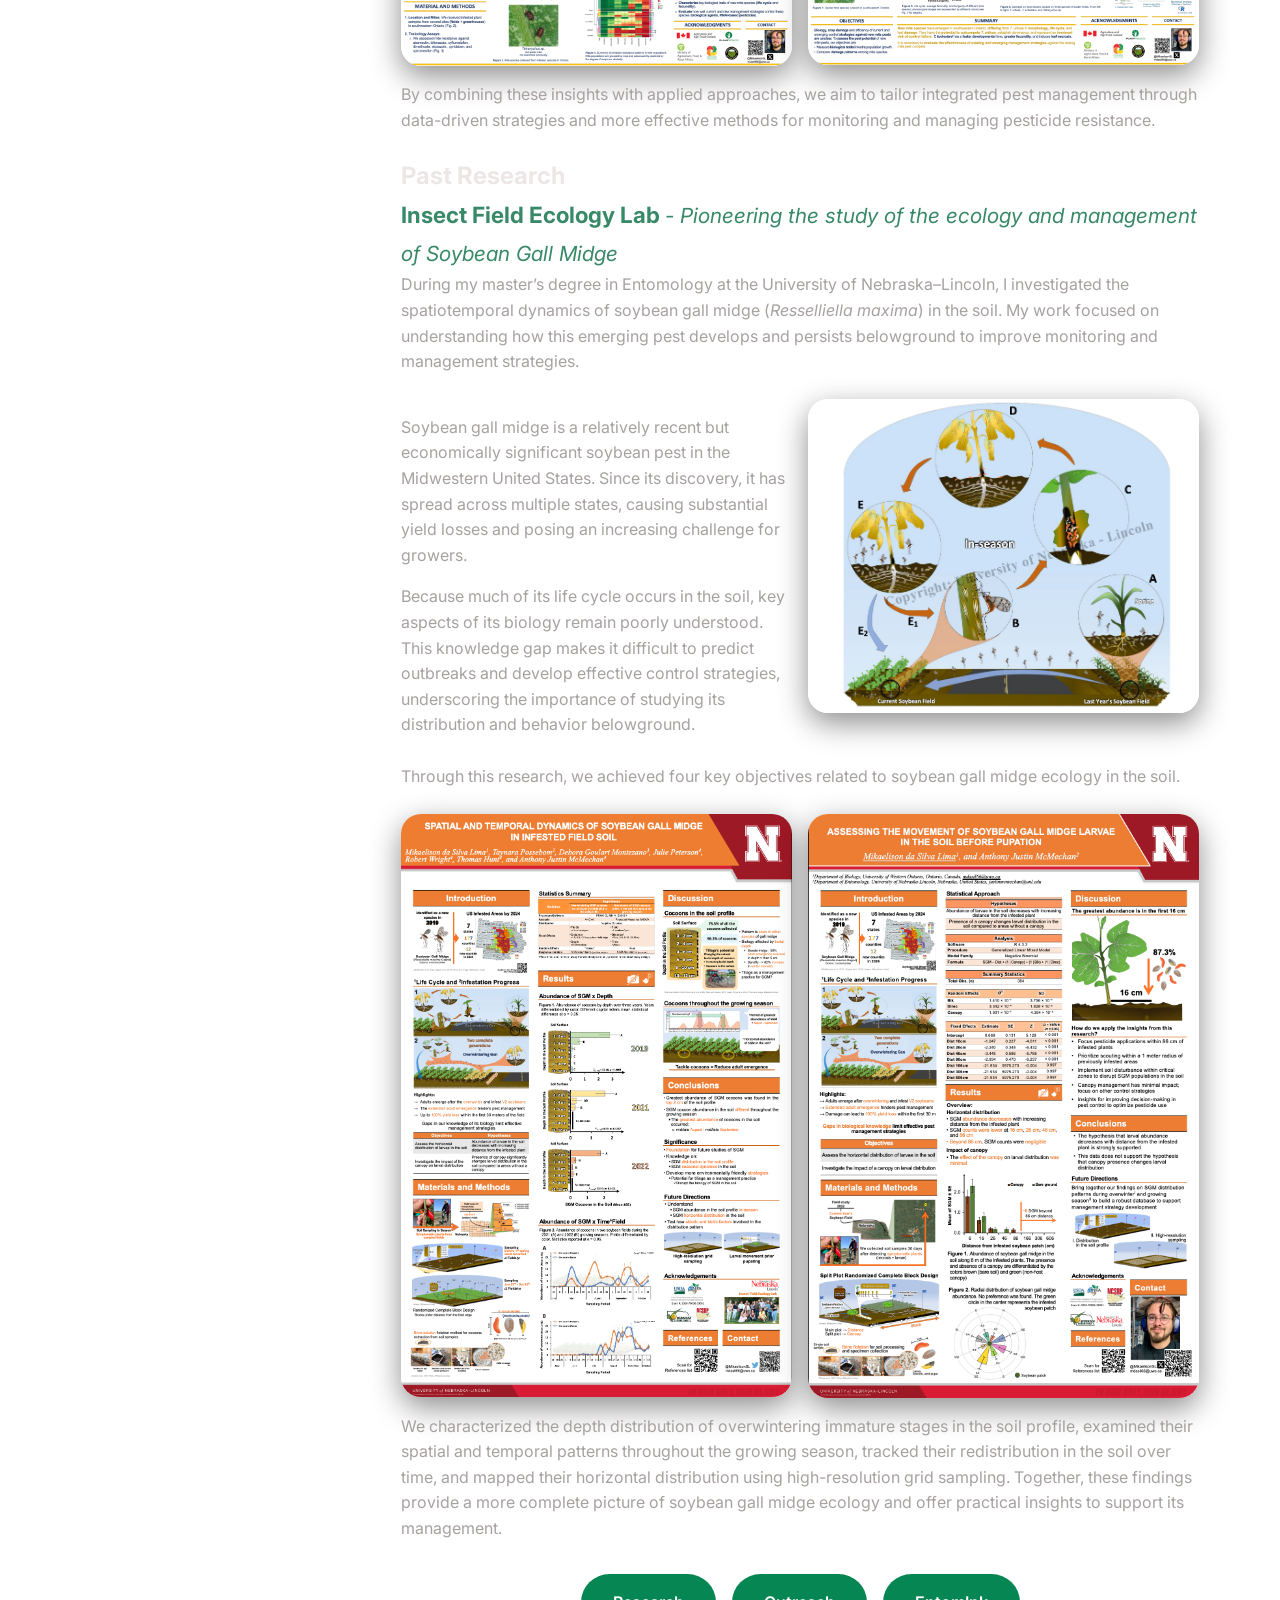
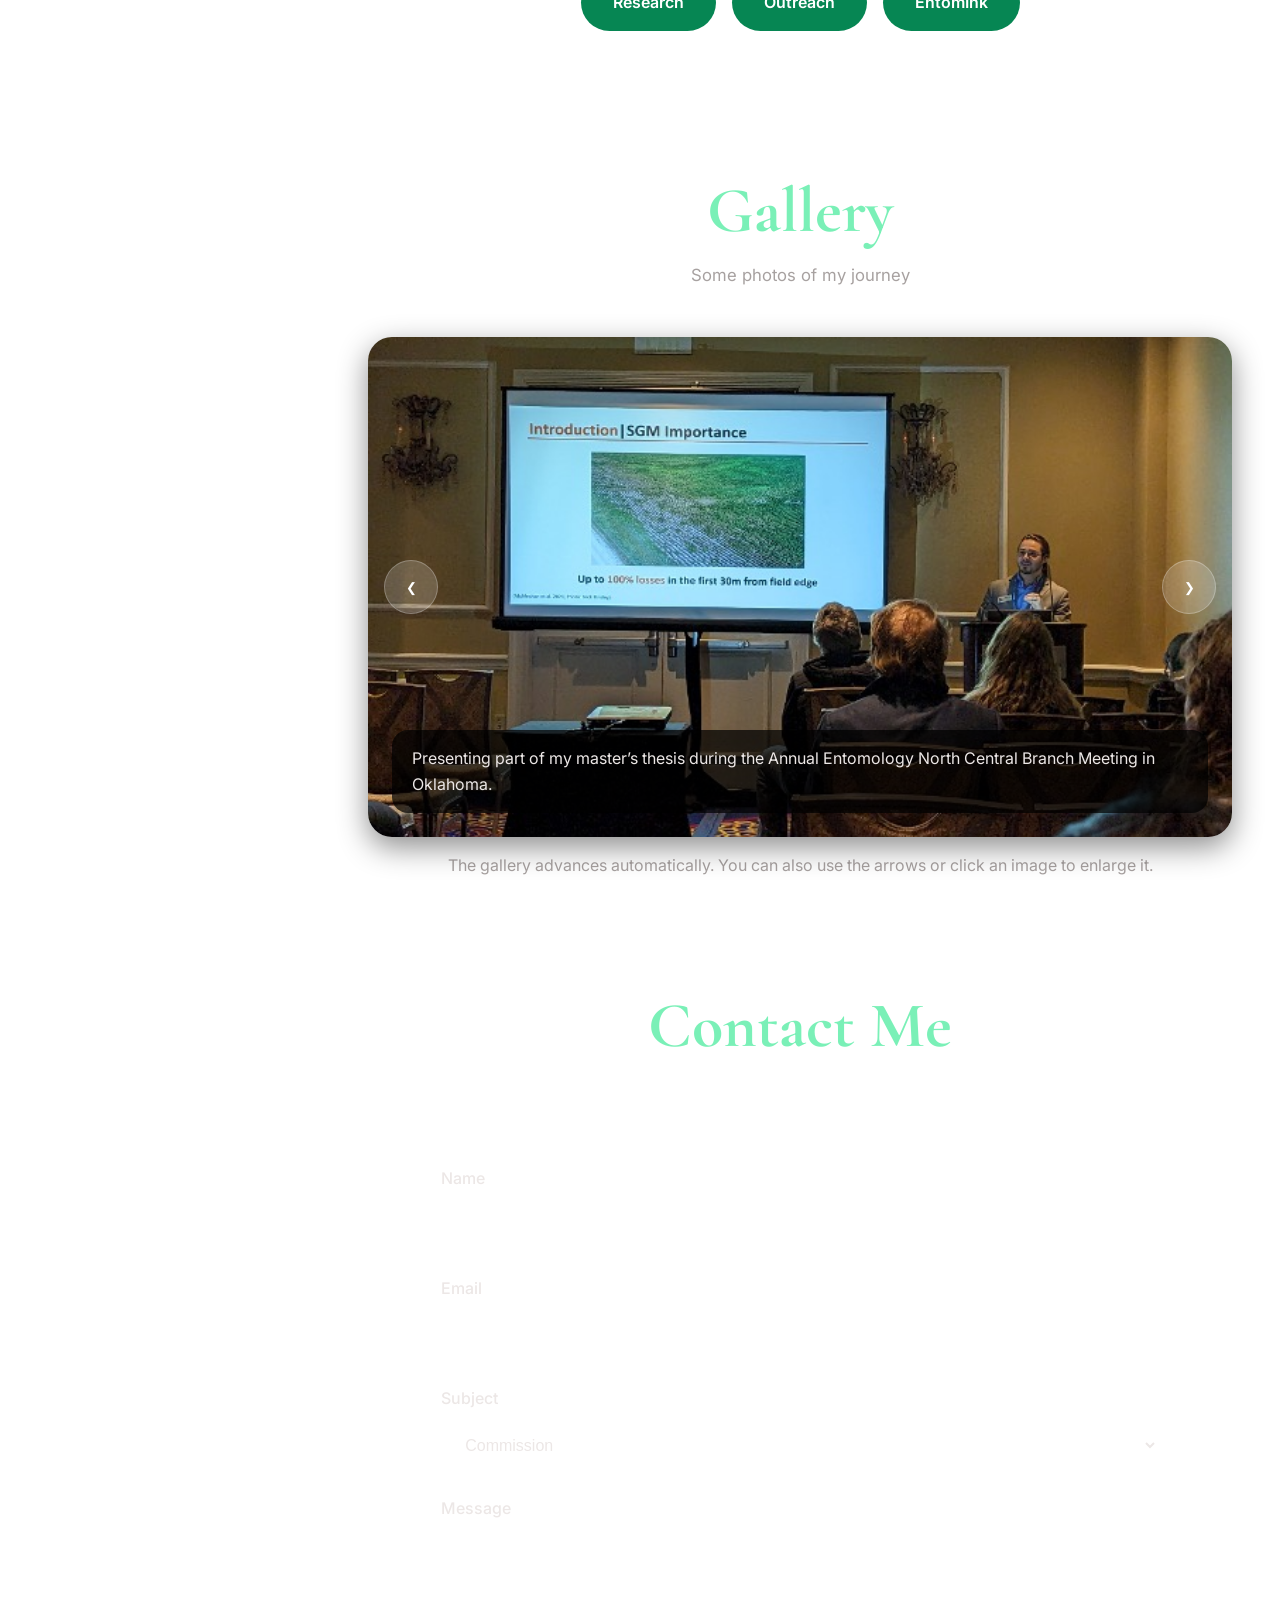
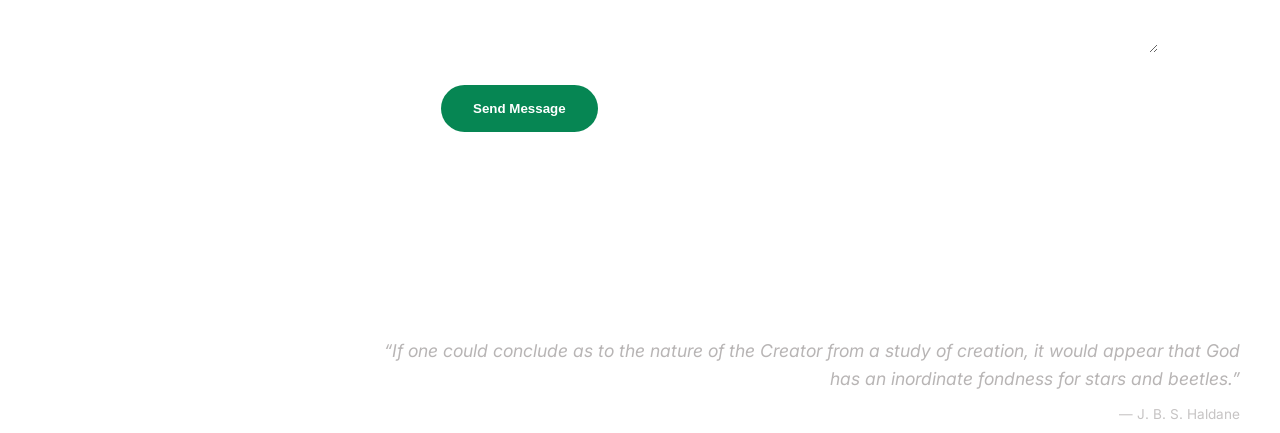
==== commit 972c9295: "Update with research and images index.html" ====
--- a/index.html
+++ b/index.html
@@ -207,7 +207,18 @@
     <section id="research-outreach" class="content-section">
       <div class="section-header">
         <h2>Research • Outreach • Artistry</h2>
-        <p>Find more about my research, outreach, and artistry presence</p>
+        <p>Learn more about my research, outreach, and artistic contributions to entomology</p>
+
+        <div class="extra-links">
+          <a href="https://scholar.google.com/citations?user=NMTO-YUAAAAJ&hl=pt-BR&oi=ao" target="_blank"
+            rel="noopener noreferrer" class="cv-button">Research</a>
+
+          <a href="https://entomika.me/entomink/" target="_blank" rel="noopener noreferrer"
+            class="cv-button">Outreach</a>
+
+          <a href="https://entomika.me/entomink/" target="_blank" rel="noopener noreferrer"
+            class="cv-button">EntomInk</a>
+        </div>
       </div>
 
       <div class="timeline-item cta-box">
--- a/style.css
+++ b/style.css
@@ -9,8 +9,9 @@
   --border-light: rgba(255, 255, 255, 0.09);
   --shadow: 0 10px 30px rgba(0, 0, 0, 0.45);
   --sidebar-width: 320px;
-  --link-color: #0c7a4e;
+  --link-color: #388968;
   --link-hover: #5cd199;
+  --spacing-lg: 2rem;
 }
 
 html,
@@ -280,11 +281,52 @@
   backdrop-filter: blur(16px);
 }
 
+.timeline-item p {
+  margin-bottom: 0.65rem;
+  color: var(--text-muted);
+}
+
+.research-outreach-content .full {
+  margin-bottom: 1.5rem;
+}
+
+.split {
+  display: flex;
+  align-items: flex-start;
+  gap: 1rem;
+  margin: 1rem 0;
+}
+
+.text-column {
+  flex: 1;
+}
+
+.text-column p+p {
+  margin-top: 1rem;
+}
+
+.research-outreach-photo-wrap {
+  flex: 1;
+  max-width: 400px;
+}
+
+.research-outreach-photo {
+  width: 100%;
+  height: auto;
+  display: block;
+  border-radius: 20px;
+  box-shadow: var(--shadow);
+}
+
+.research-outreach-text {
+  margin-bottom: 1.5rem;
+}
+
 .degree-item {
   display: grid;
   grid-template-columns: 120px 1fr;
   gap: 1.8rem;
-  align-items: center;
+  align-items: start;
 }
 
 .degree-logo-wrap {
@@ -319,10 +361,6 @@
   color: #9de7c6;
 }
 
-.timeline-item p {
-  margin-bottom: 0.65rem;
-  color: var(--text-muted);
-}
 
 .carousel-container {
   max-width: 1000px;
@@ -466,9 +504,17 @@
   pointer-events: auto;
 }
 
+.lightbox-content {
+  display: flex;
+  flex-direction: column;
+  align-items: center;
+  max-width: 95vw;
+  max-height: 95vh;
+}
+
 .lightbox img {
   max-width: min(92vw, 1400px);
-  max-height: 88vh;
+  max-height: 80vh;
   width: auto;
   height: auto;
   object-fit: contain;
@@ -477,6 +523,25 @@
   cursor: zoom-out;
 }
 
+.lightbox-caption {
+  margin-top: 1rem;
+  color: var(--text-light);
+  font-size: 0.95rem;
+  text-align: center;
+  max-width: 800px;
+  line-height: 1.4;
+  opacity: 0.9;
+}
+
+.research-outreach-photo {
+  cursor: zoom-in;
+  transition: transform 0.25s ease;
+}
+
+.research-outreach-photo:hover {
+  transform: scale(1.02);
+}
+
 @media (max-width: 992px) {
   .sidebar {
     width: 300px;
@@ -553,6 +618,12 @@
   .timeline-item,
   .contact-form {
     background: rgba(24, 27, 29, 0.96);
+  }
+}
+
+@media (max-width: 768px) {
+  .split {
+    flex-direction: column;
   }
 }
 
@@ -593,10 +664,11 @@
   justify-content: center;
   gap: 1rem;
   flex-wrap: wrap;
+  margin-top: var(--spacing-lg);
 }
 
 .cta-box {
-  text-align: center;
+  text-align: left;
 }
 
 .extra-links {
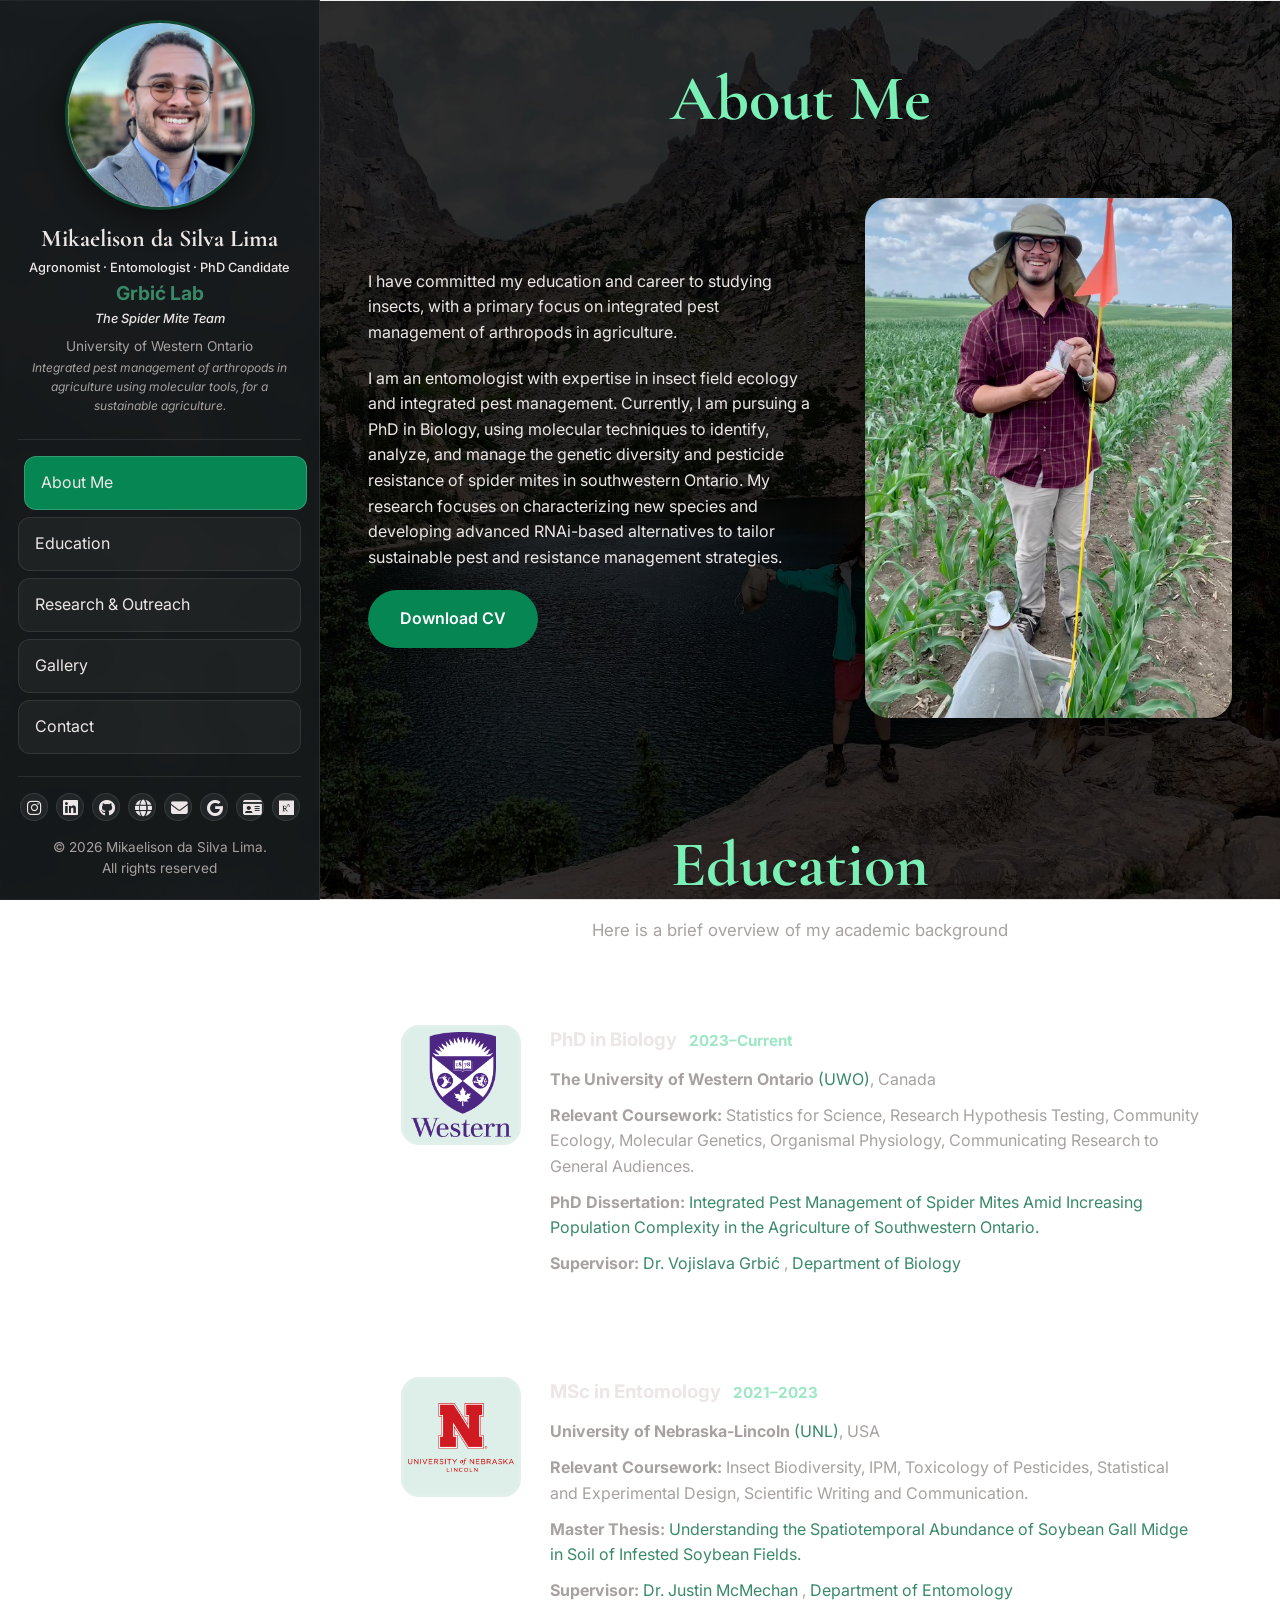
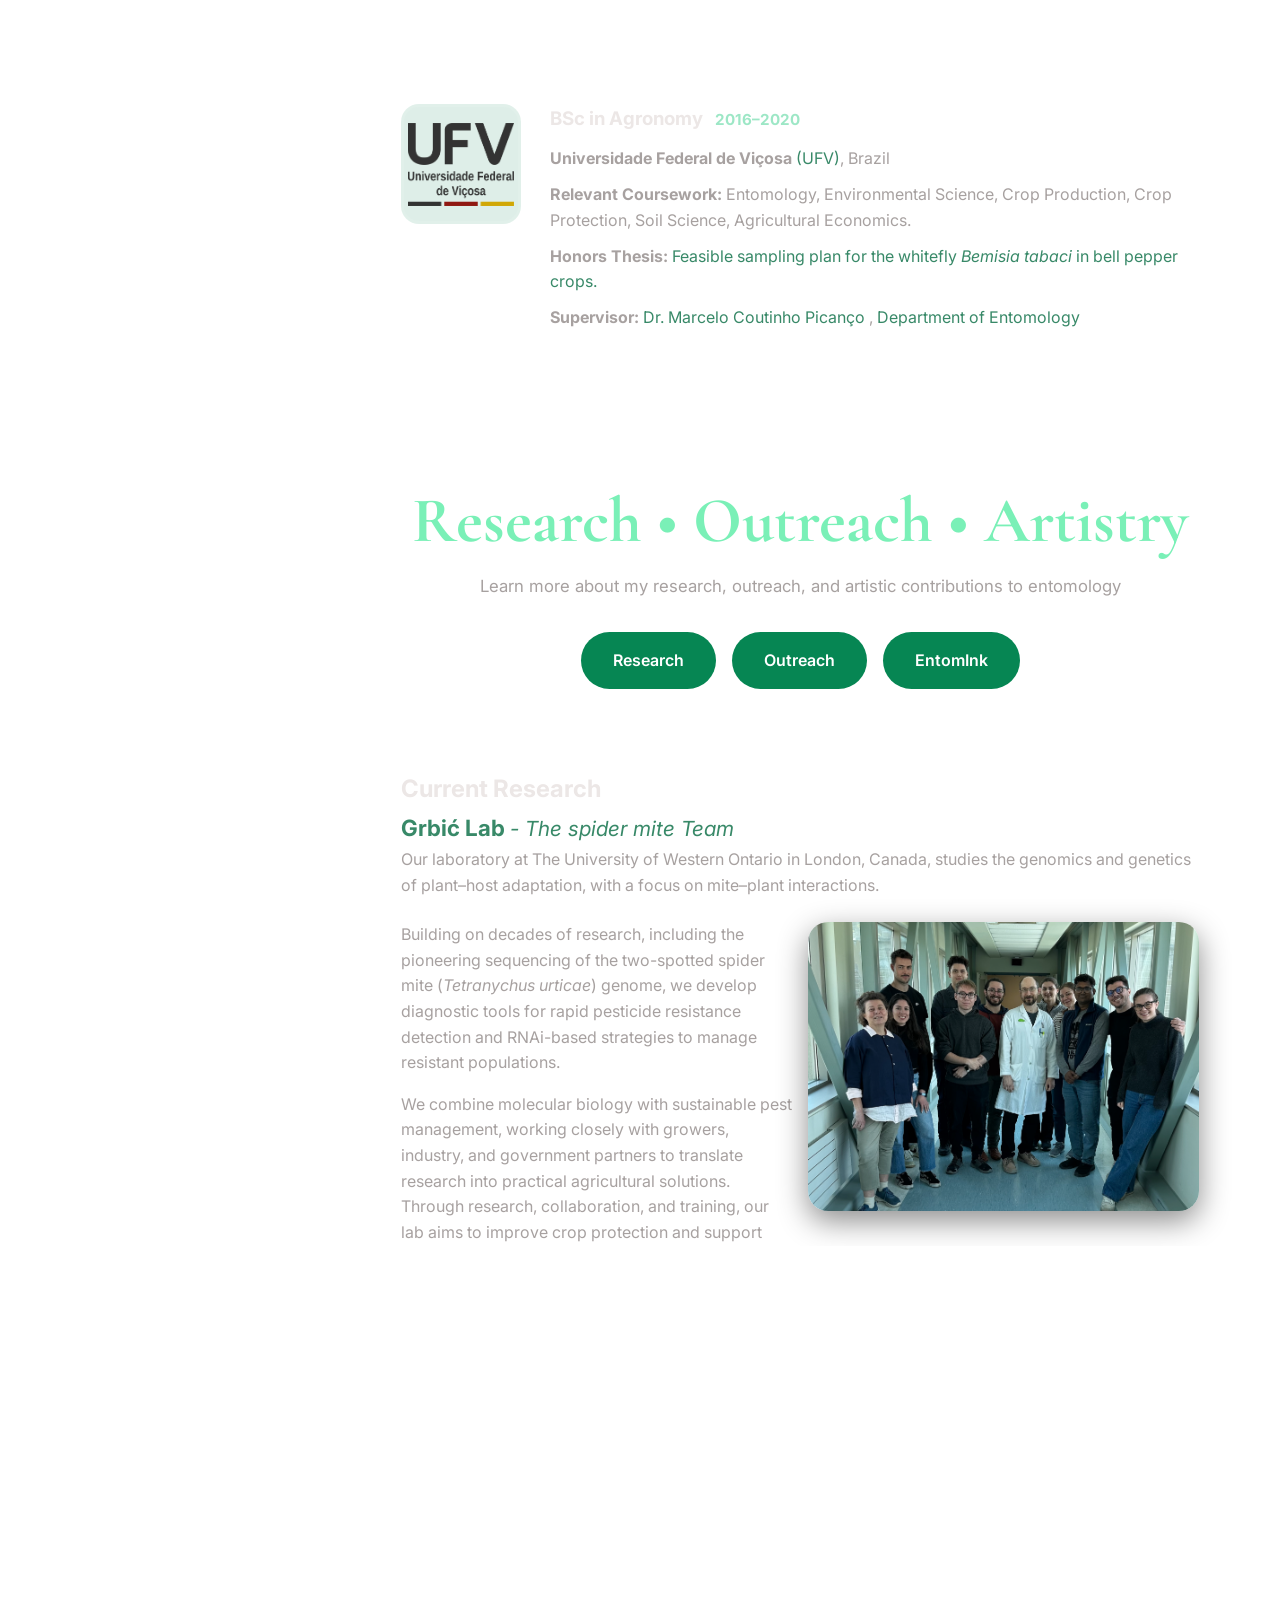
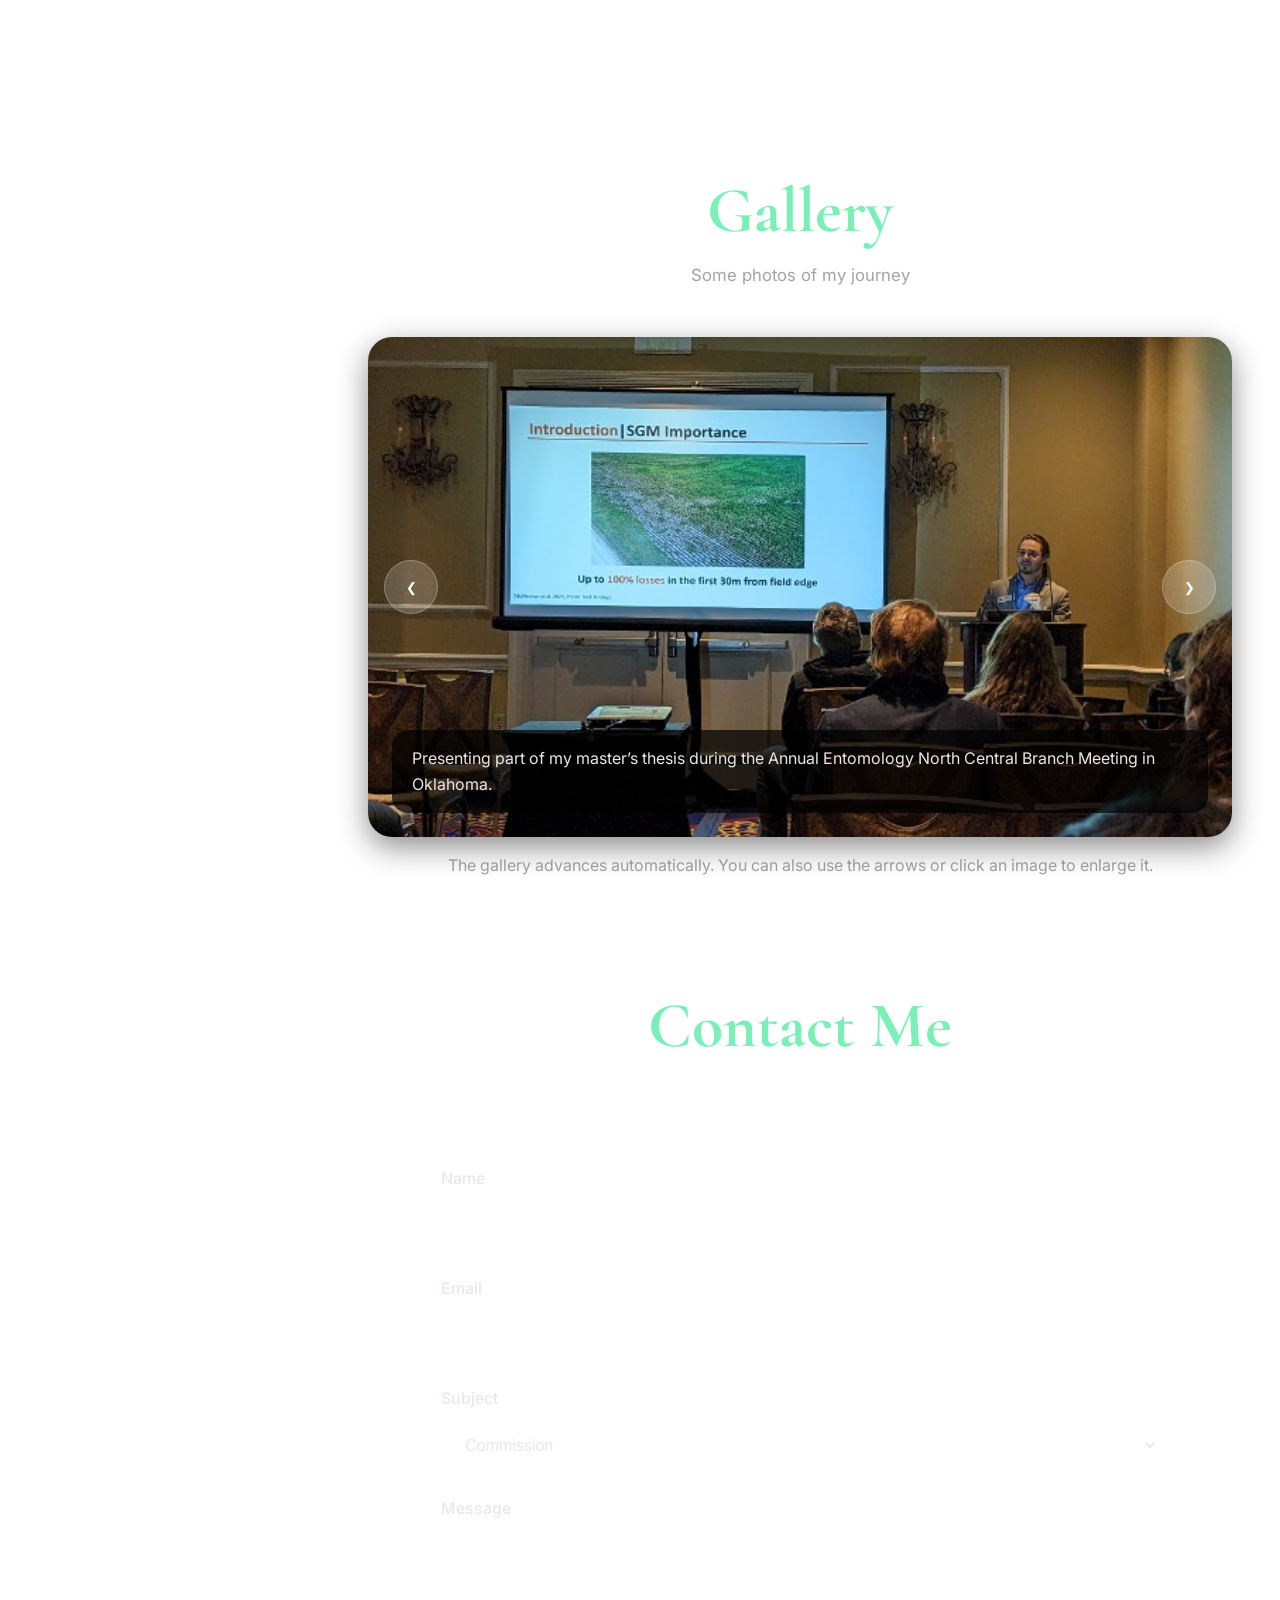
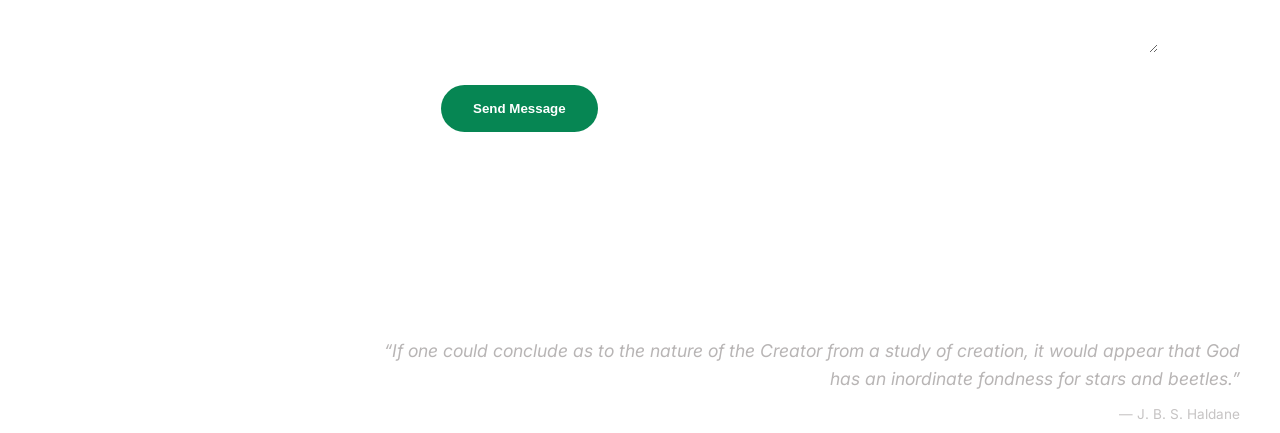
==== commit 151a2593: "Update index.html" ====
--- a/index.html
+++ b/index.html
@@ -378,9 +378,9 @@
             </figure>
             <figure class="slide">
               <img src="images/portfolio-03.jpg" alt="My family and I enjoying what we love most: nature." data-caption="My family and I enjoying what we love most: nature. Left to right: my
-                partner, Floki, and I kayaking on Eugenia Lake, Ontario." />
+                partner, Floki, and me kayaking on Eugenia Lake, Ontario." />
               <figcaption class="slide-caption">My family and I enjoying what we love most: nature. Left to right: my
-                partner, Floki, and I kayaking on Eugenia Lake, Ontario.</figcaption>
+                partner, Floki, and me kayaking on Eugenia Lake, Ontario.</figcaption>
             </figure>
             <figure class="slide">
               <img src="images/portfolio-02.jpg" alt="Inside a cloud of caddisflies" data-caption="Inside a cloud of caddisflies on a night of insect blacklighting at
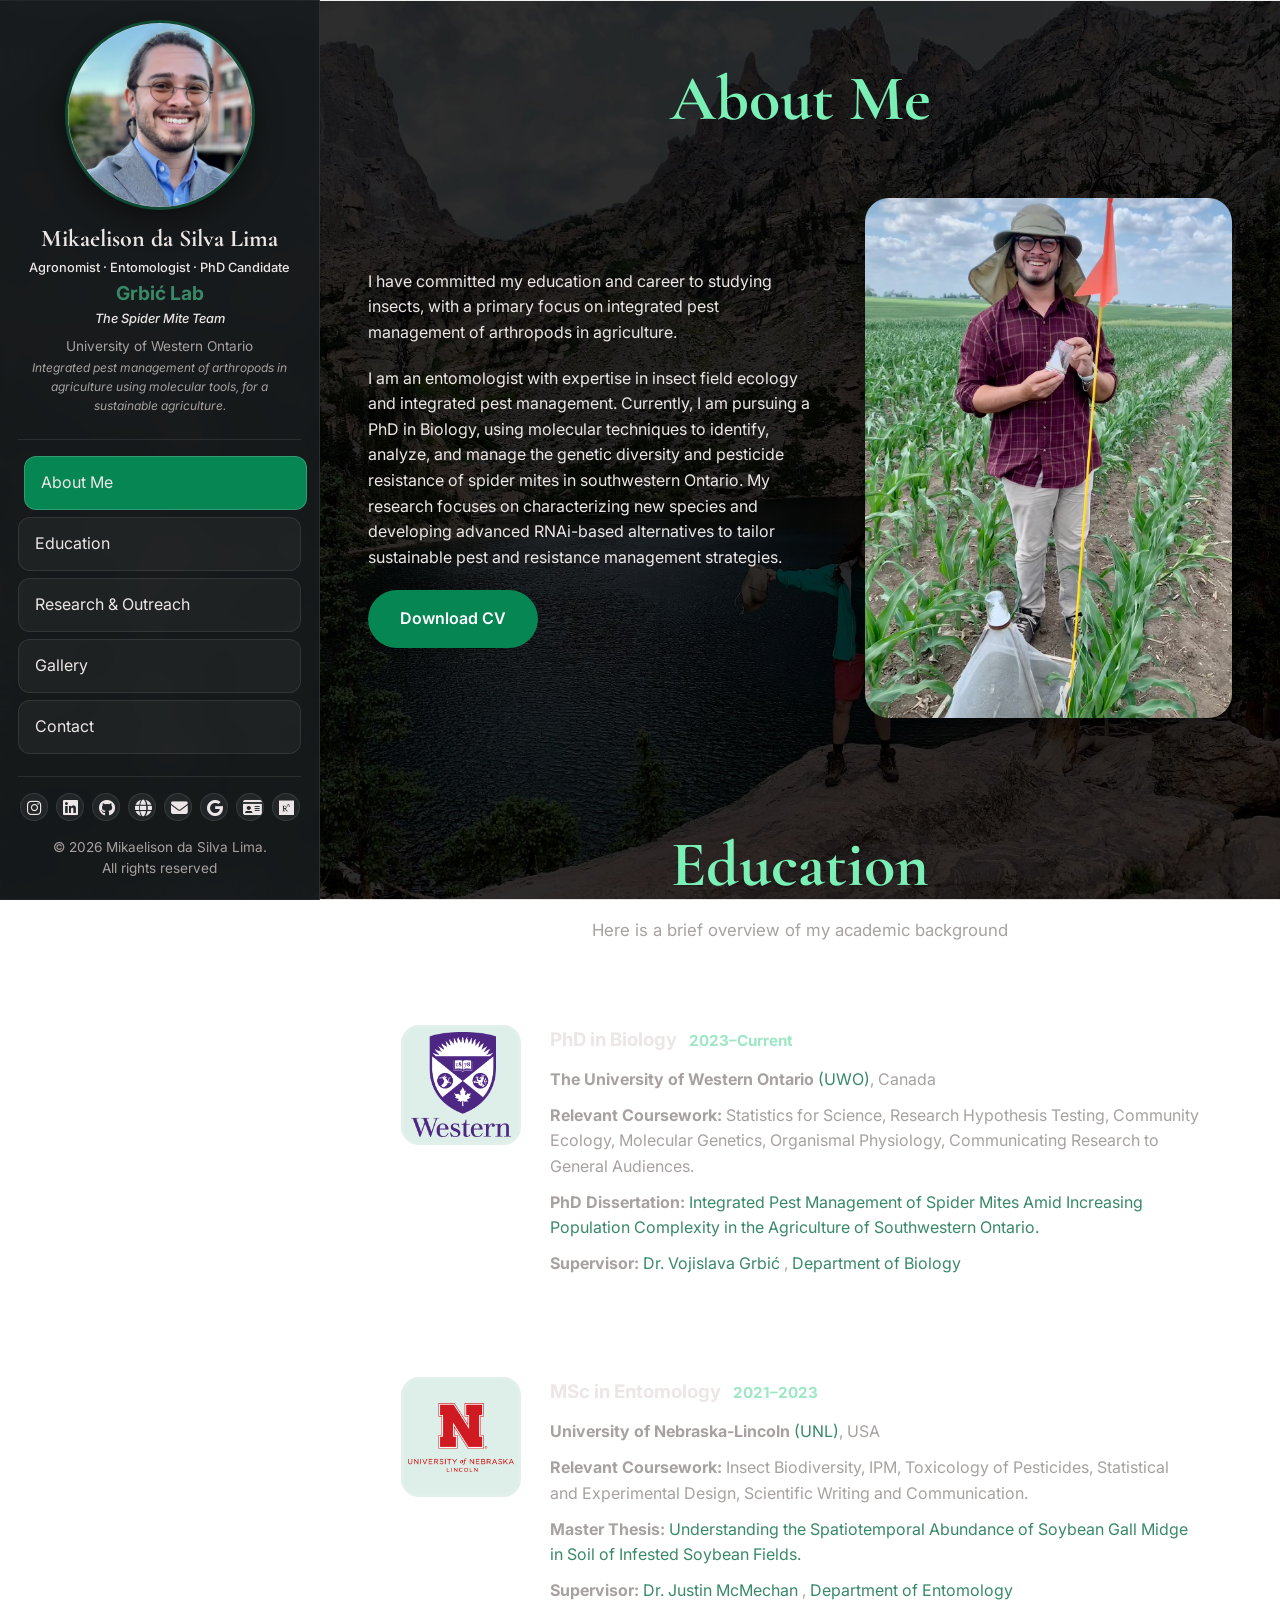
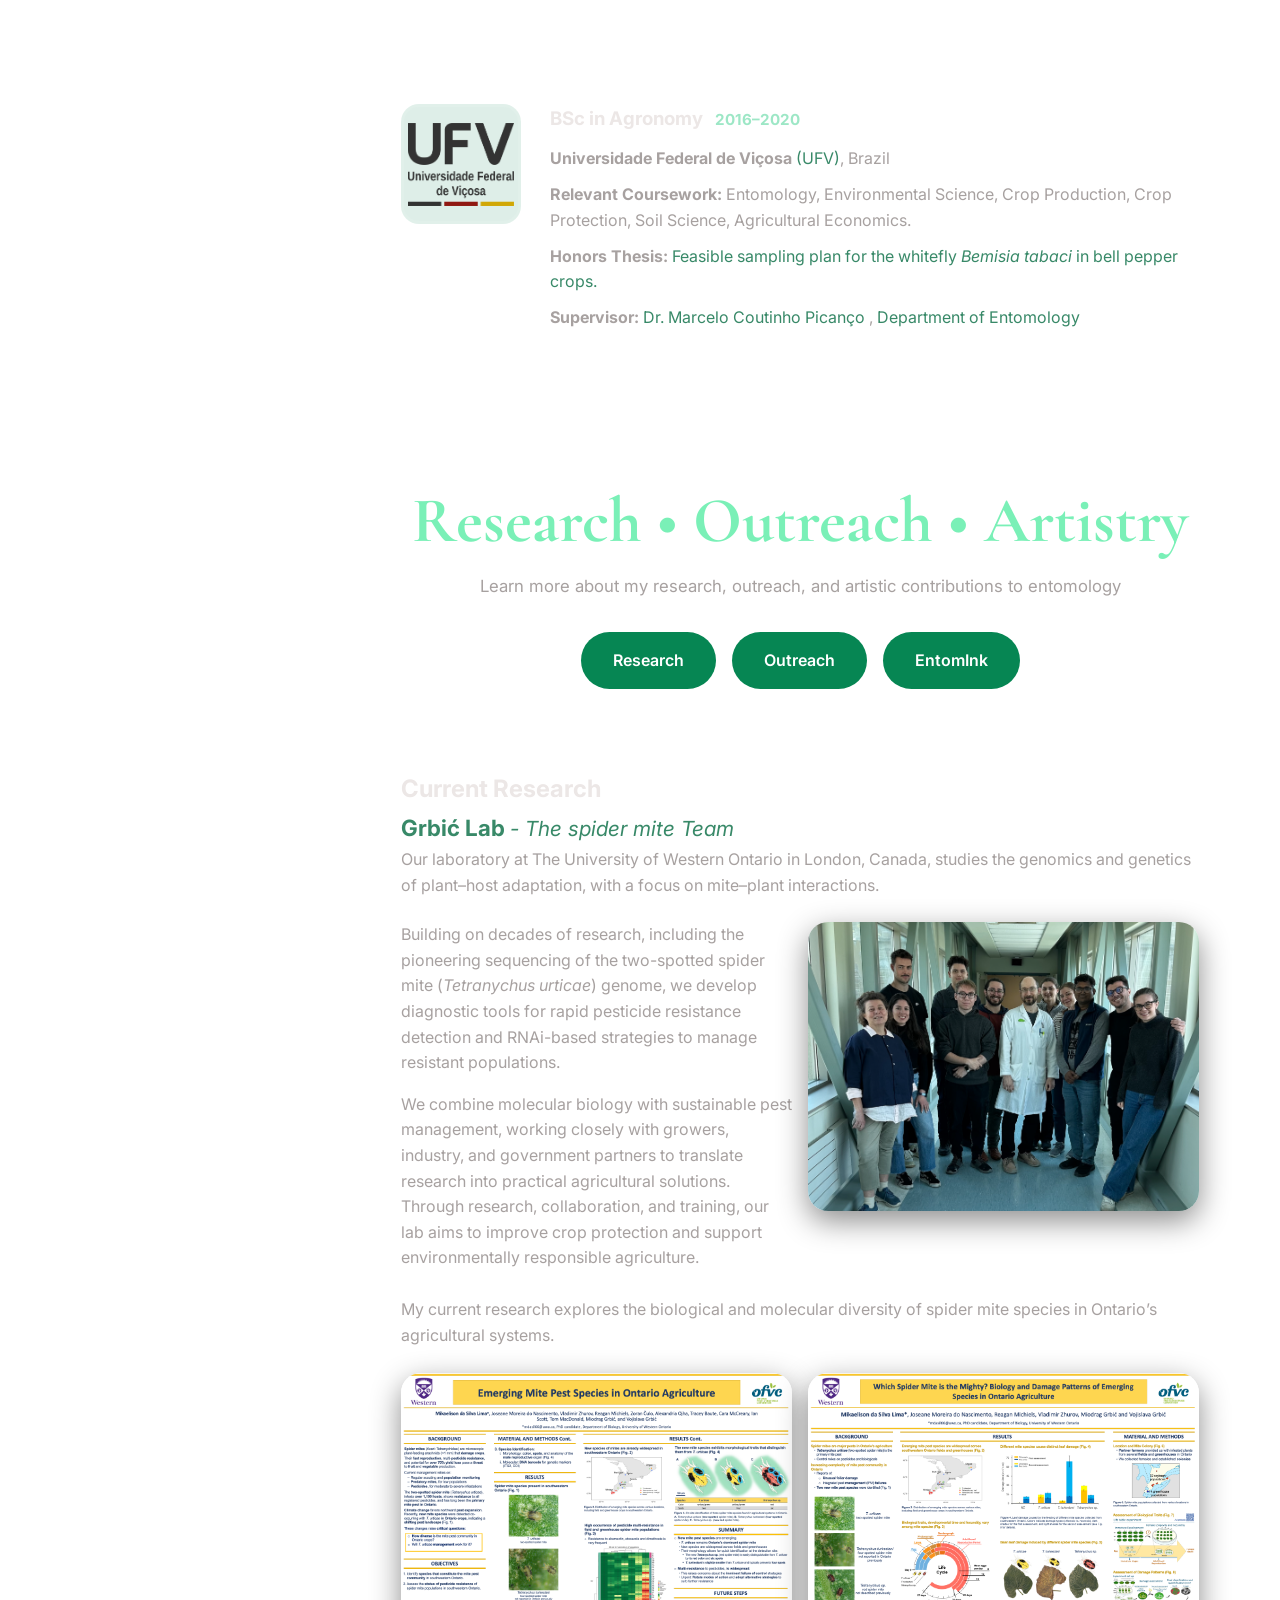
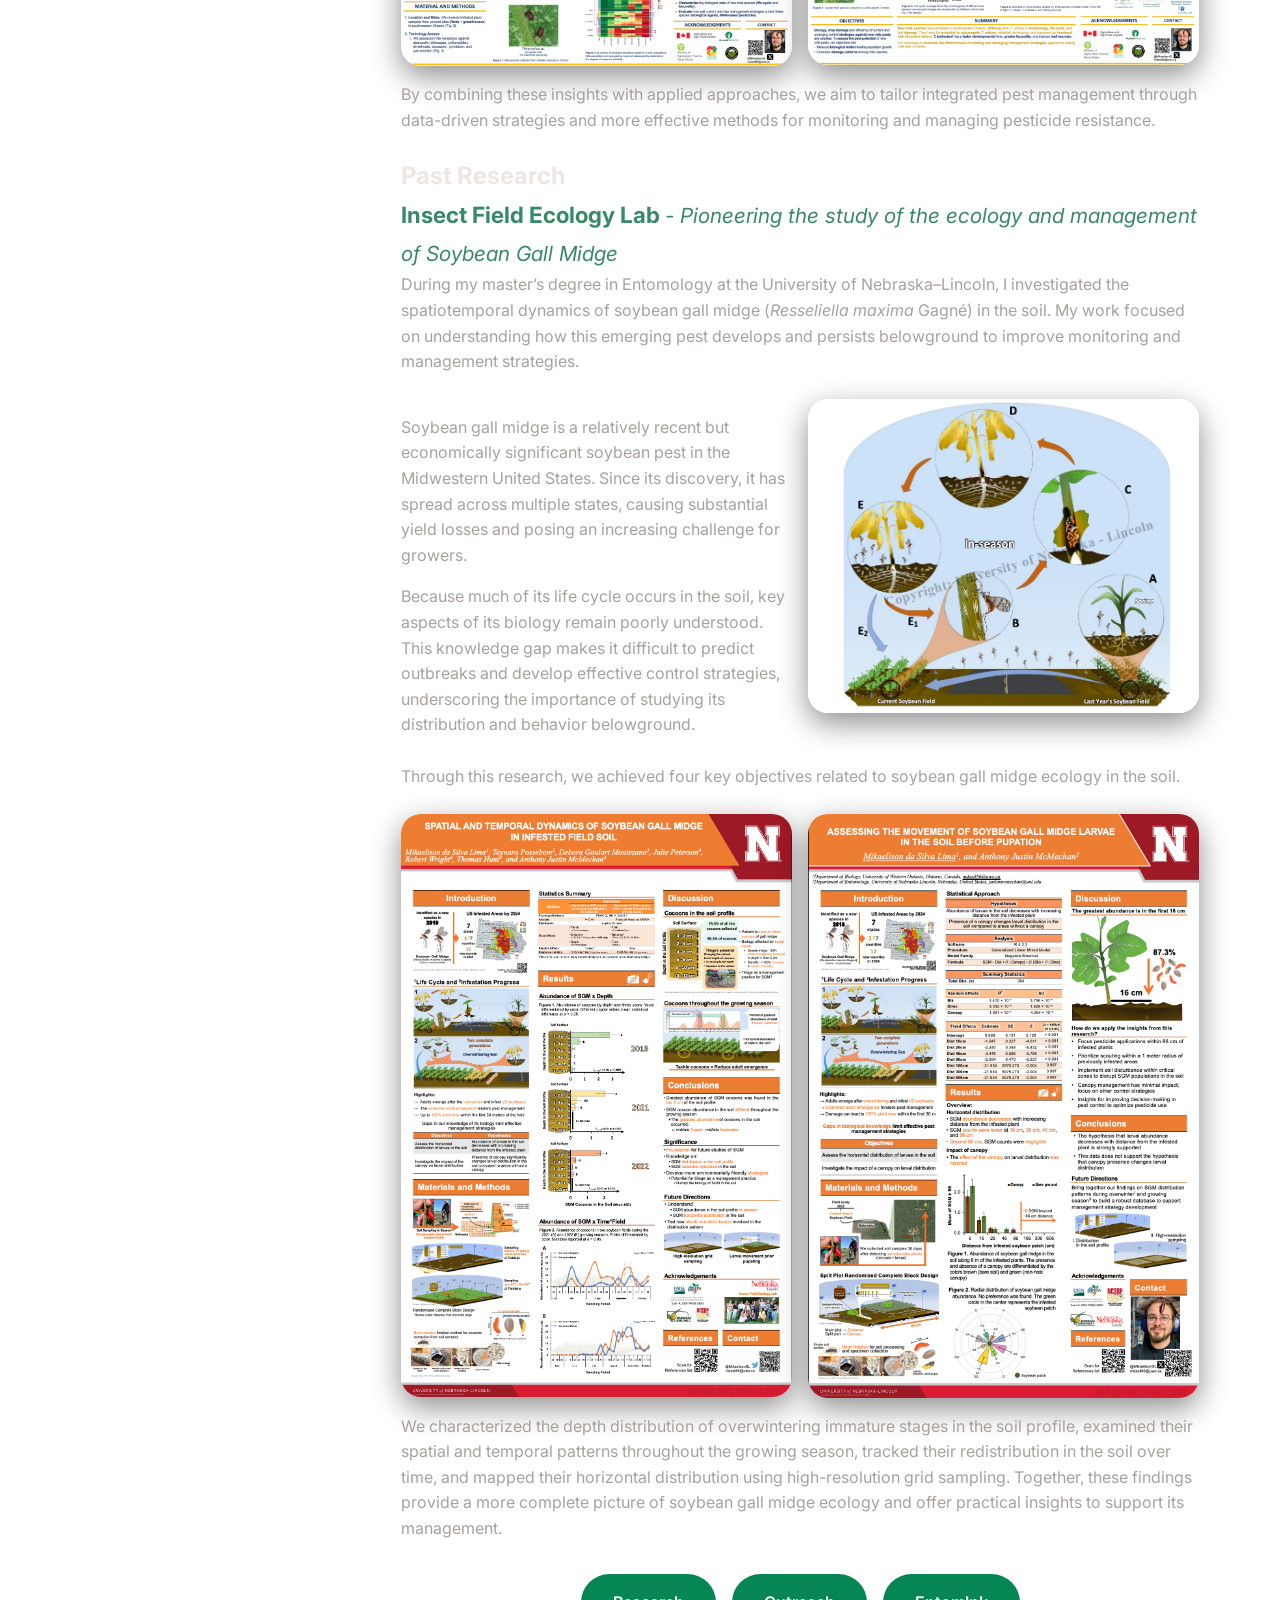
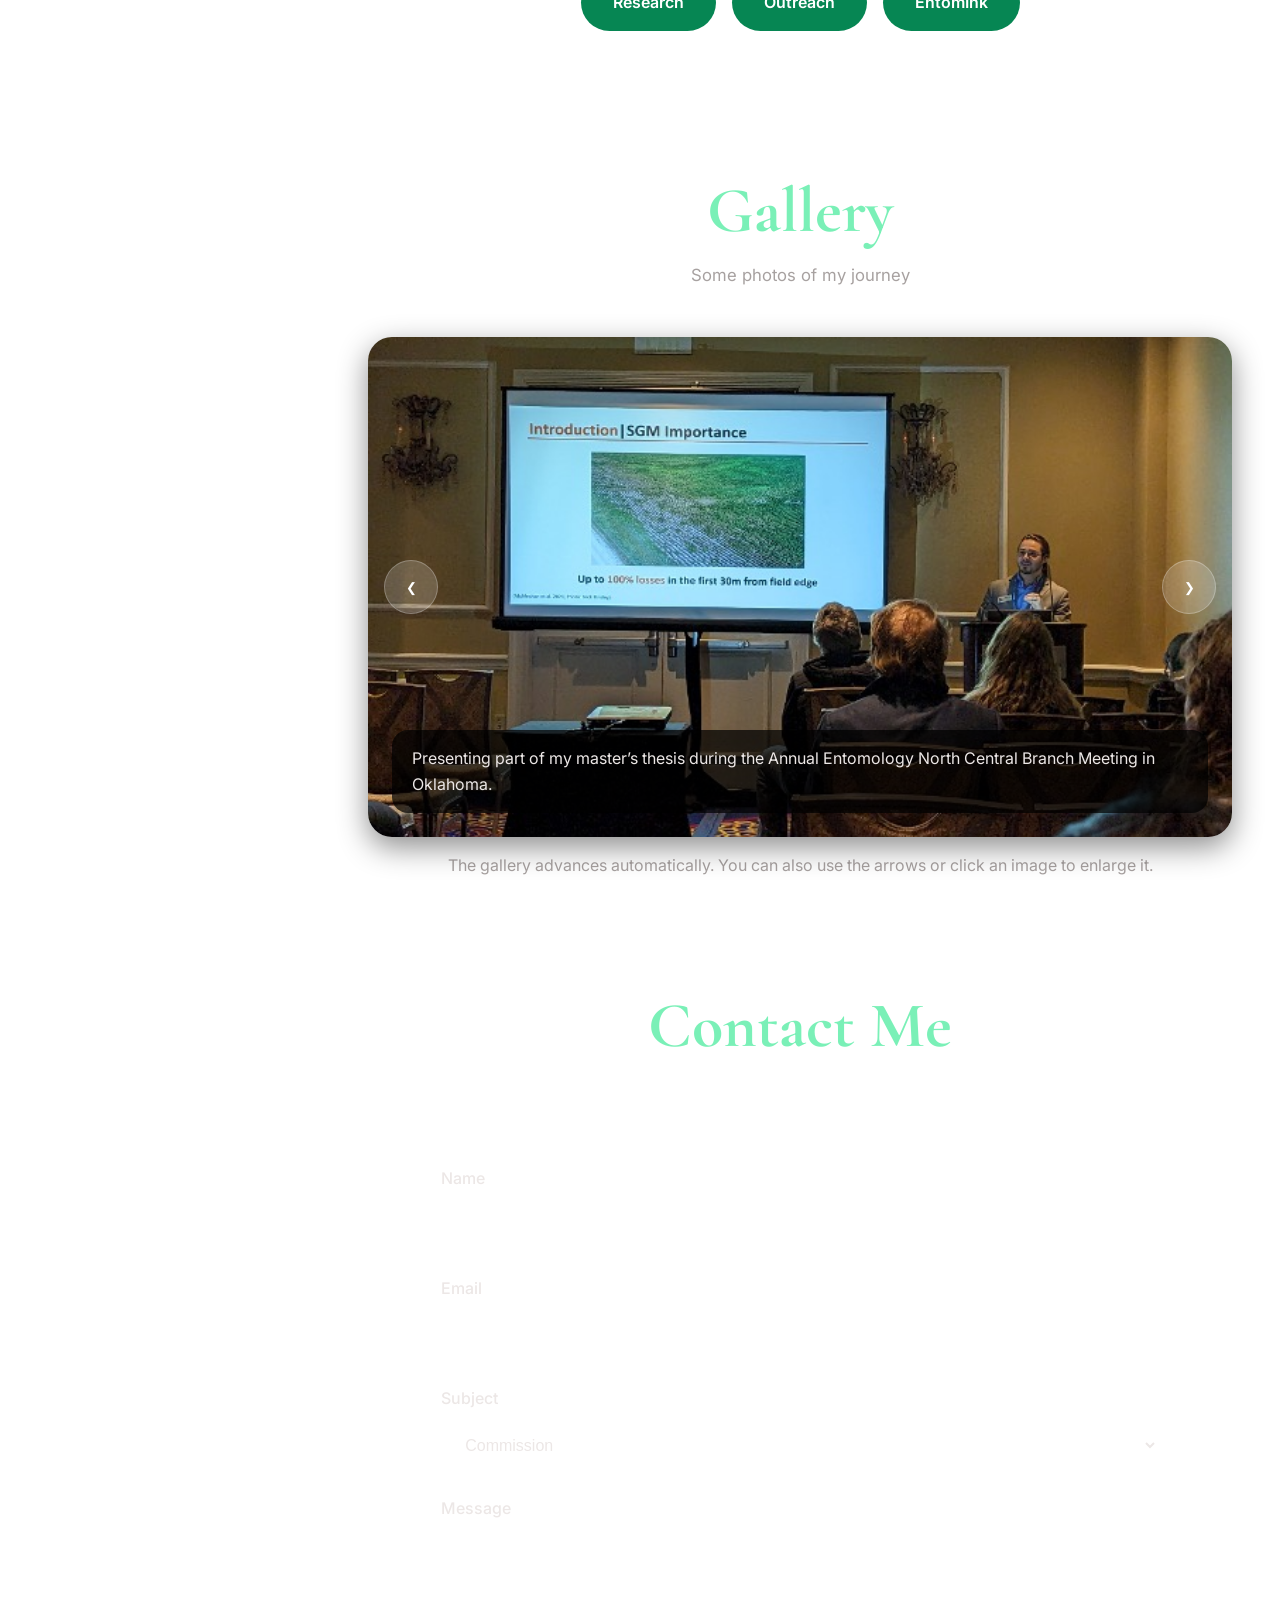
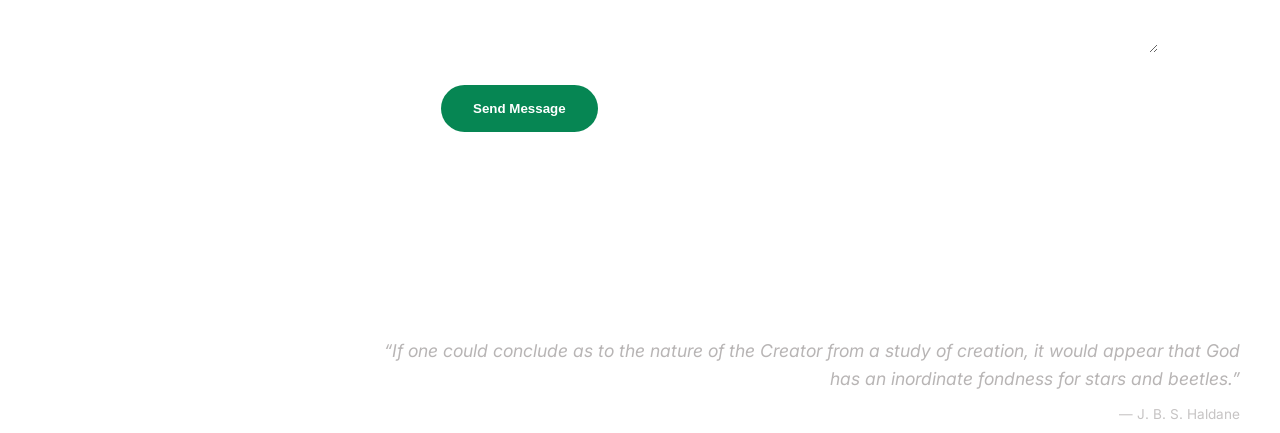
==== commit a9c1a253: "Update index.html" ====
--- a/index.html
+++ b/index.html
@@ -289,7 +289,7 @@
           <div class="research-outreach-content">
             <p class="full">
               During my master’s degree in Entomology at the University of Nebraska–Lincoln, I investigated the
-              spatiotemporal dynamics of soybean gall midge (<i>Resselliella maxima</i>) in the soil. My work focused
+              spatiotemporal dynamics of soybean gall midge (<i>Resseliella maxima</i> Gagné) in the soil. My work focused
               on understanding how this emerging pest develops and persists belowground to improve monitoring and
               management strategies.
             </p>
